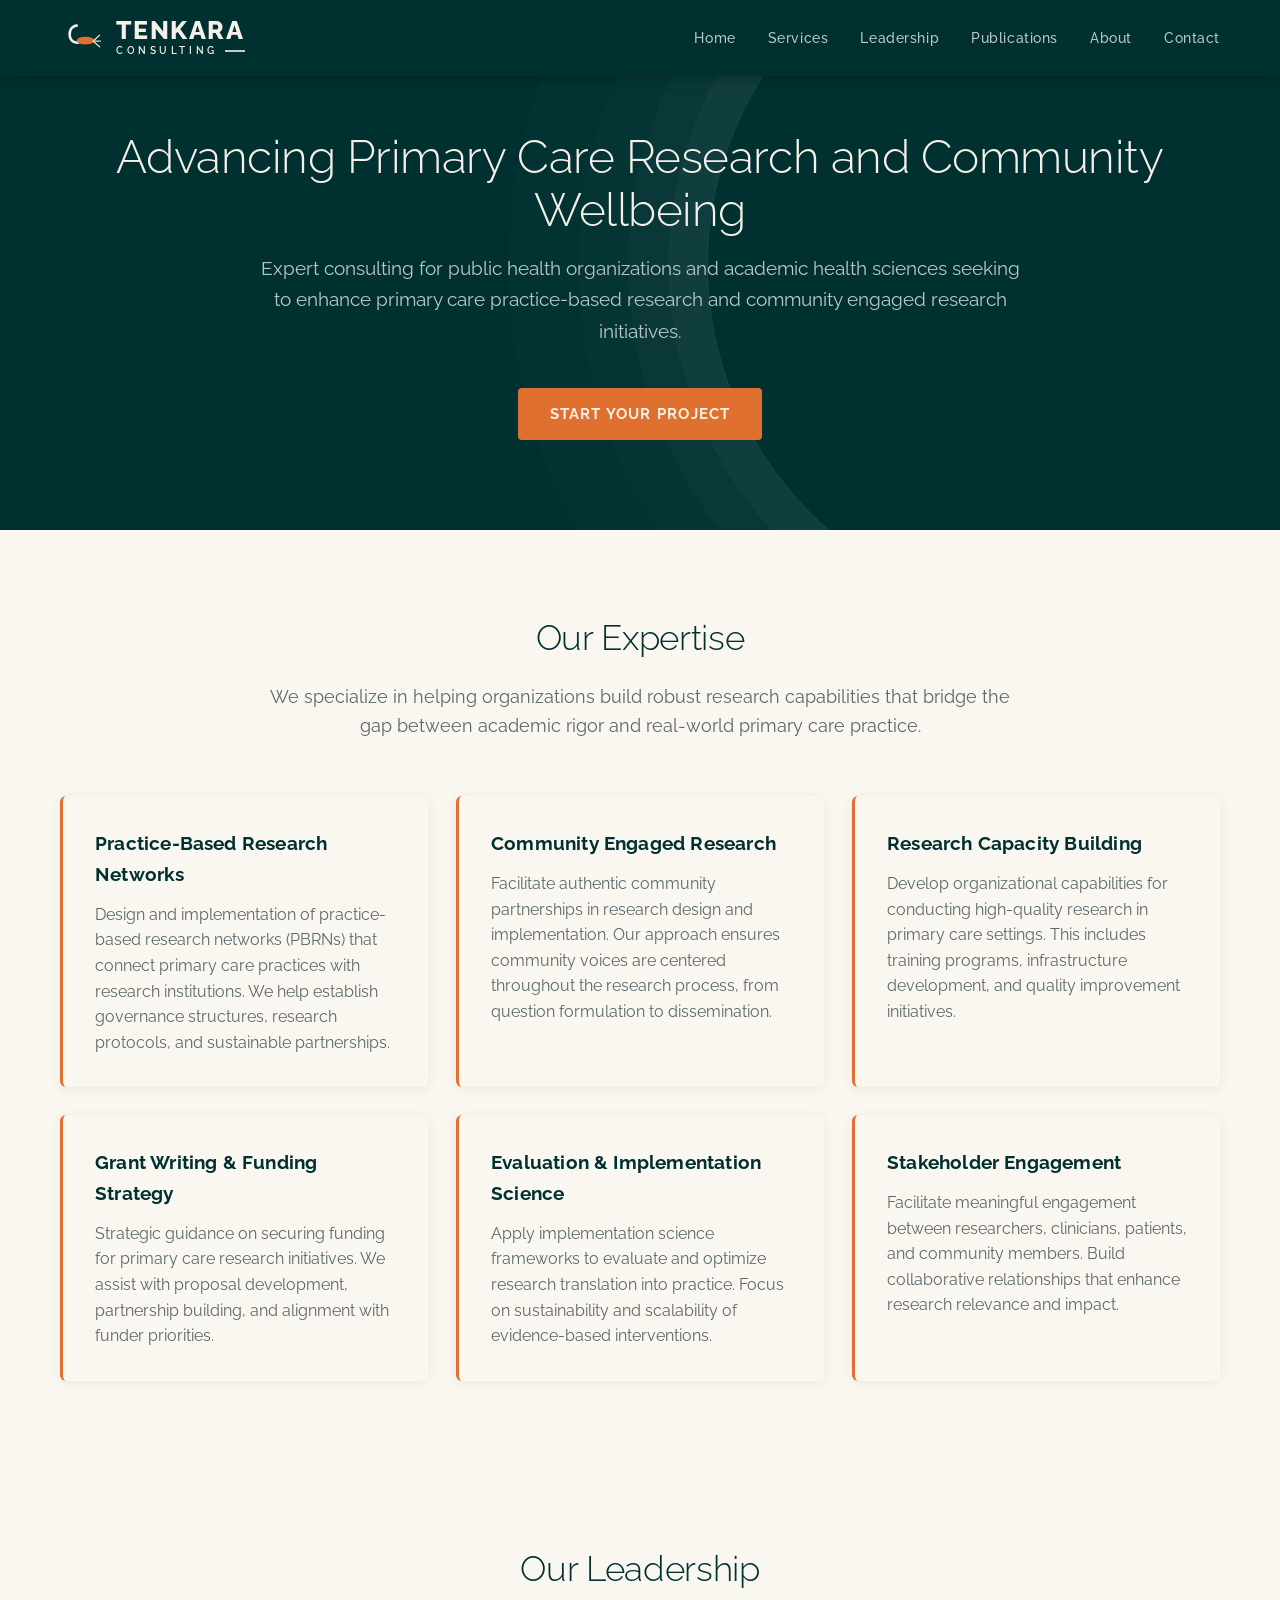
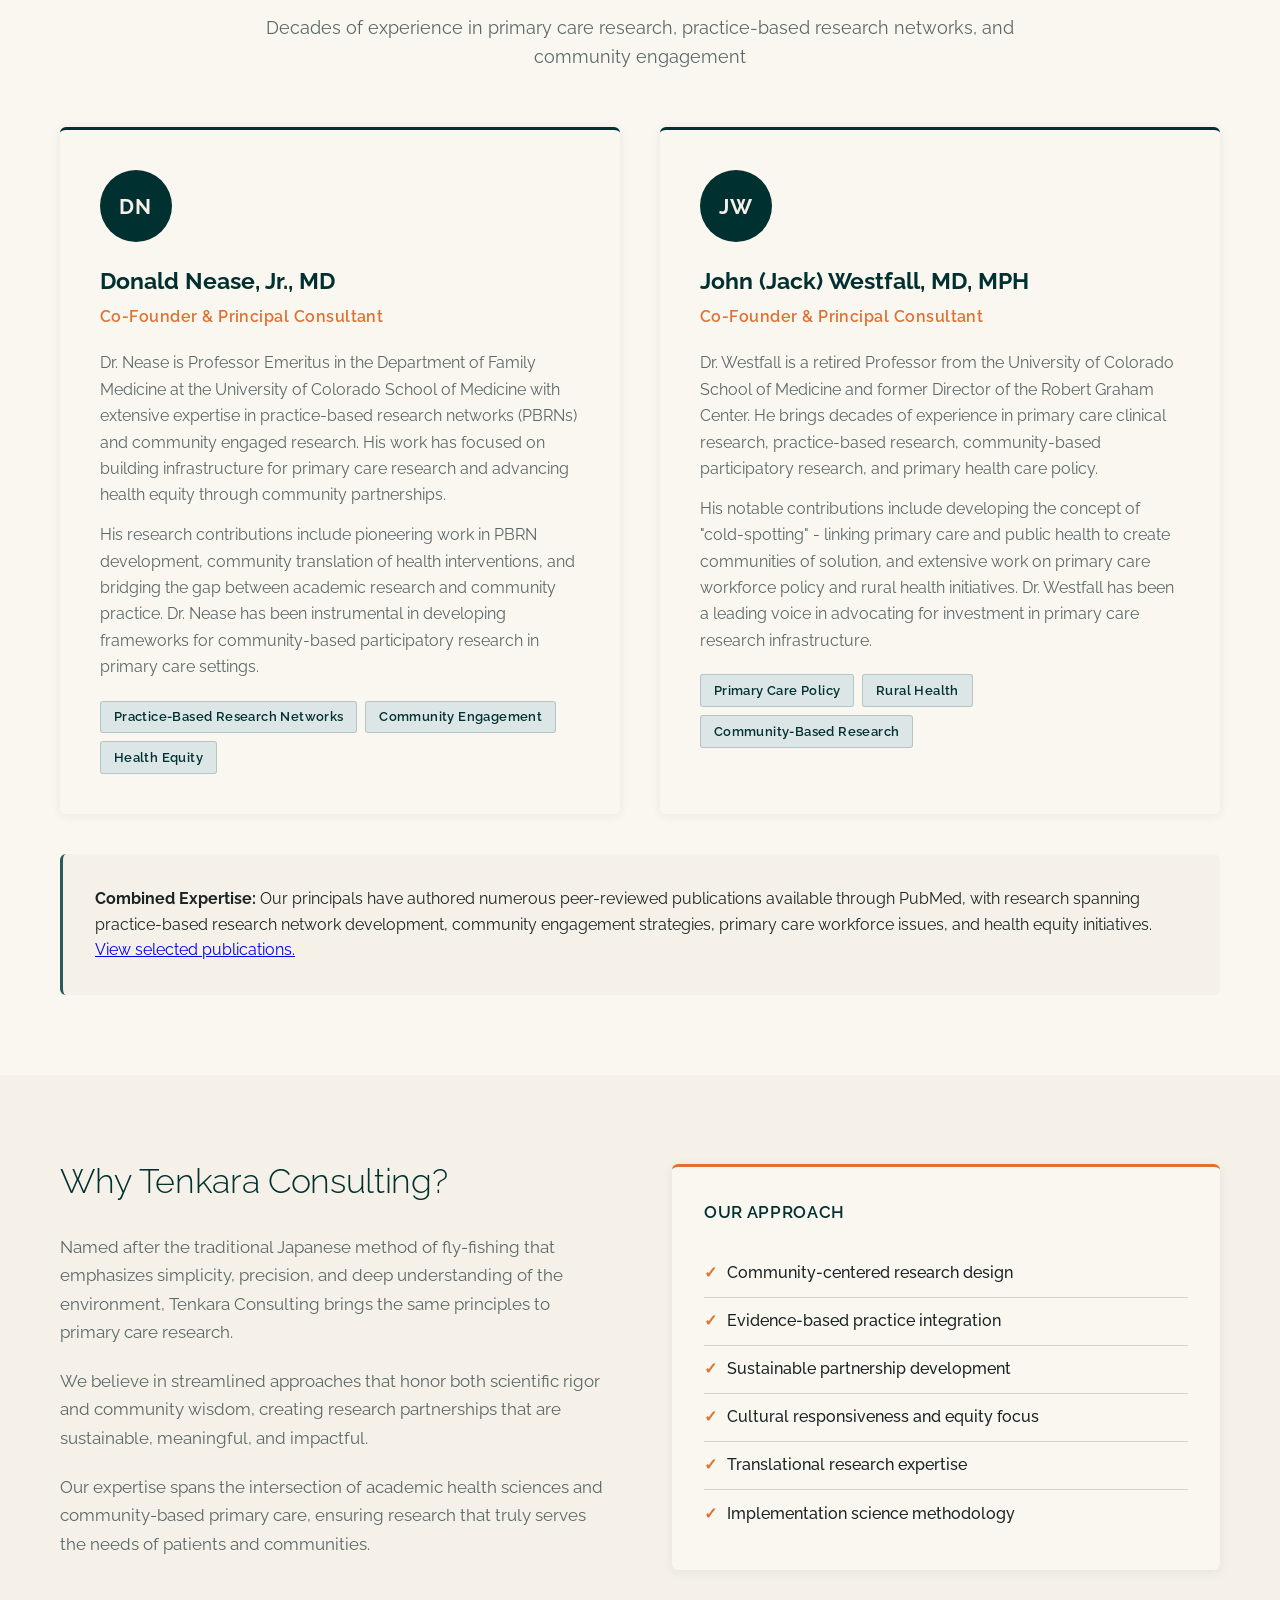
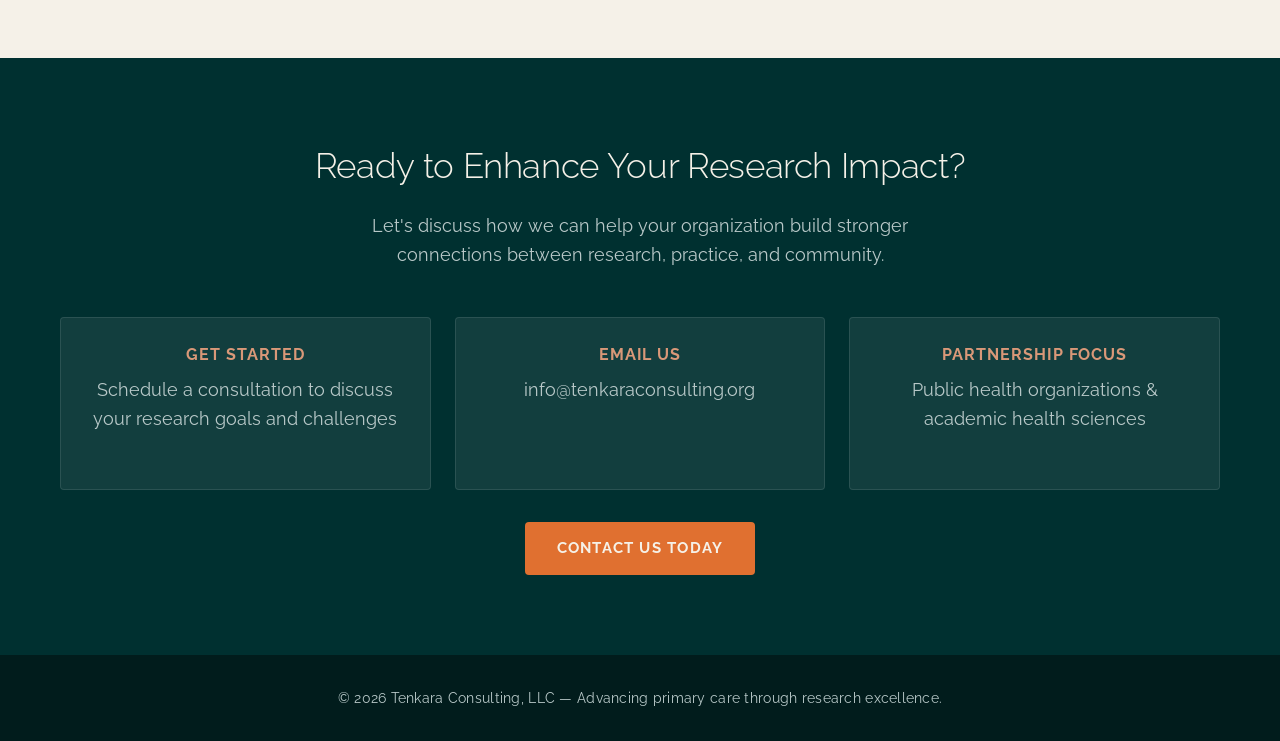
==== index.html @ e425f509 "Add fly icon to header lockup on all pages Co-Authored-By: Claude Sonnet 5.5 <noreply@anthropic.com>" ====
<!DOCTYPE html>
<html lang="en">
<head>
    <meta charset="UTF-8">
    <meta name="viewport" content="width=device-width, initial-scale=1.0">
    <title>Tenkara Consulting — Primary Care Research &amp; Community Engagement</title>
    <link rel="icon" type="image/svg+xml" href="static/images/favicon.svg">
    <link rel="preconnect" href="https://fonts.googleapis.com">
    <link rel="preconnect" href="https://fonts.gstatic.com" crossorigin>
    <link href="https://fonts.googleapis.com/css2?family=Raleway:ital,wght@0,200;0,300;0,400;0,500;0,600;0,700;0,800;1,300;1,400&display=swap" rel="stylesheet">
    <link rel="stylesheet" href="static/css/styles.css">

</head>
<body>
    <!-- Header -->
    <header>
        <nav class="container">
            <a href="./" class="logo">
                <img class="logo-mark" src="static/images/favicon.svg" alt="" aria-hidden="true" width="44" height="44">
                <span class="logo-text">
                    <span class="logo-word">TENKARA</span>
                <span class="logo-sub">
                    <span>CONSULTING</span>
                    <span class="logo-rule"></span>
                </span>
                </span>
            </a>
            <ul class="nav-links">
                <li><a href="./#home">Home</a></li>
                <li><a href="./#services">Services</a></li>
                <li><a href="./#expertise">Leadership</a></li>
                <li><a href="publications/">Publications</a></li>
                <li><a href="./#about">About</a></li>
                <li><a href="contact/">Contact</a></li>
            </ul>
        </nav>
    </header>

    <!-- Main Content -->

<!-- Hero Section -->
<section id="home" class="hero">
    <div class="container">
        <h1>Advancing Primary Care Research and Community Wellbeing</h1>
        <p>Expert consulting for public health organizations and academic health sciences seeking to enhance primary care practice-based research and community engaged research initiatives.</p>
        <a href="contact/" class="cta-button">Start Your Project</a>
    </div>
</section>
<!-- Services Section -->
<section id="services">
    <div class="container">
        <h2 class="section-title">Our Expertise</h2>
        <p class="section-subtitle">We specialize in helping organizations build robust research capabilities that bridge the gap between academic rigor and real-world primary care practice.</p>

        <div class="services-grid">
            <div class="service-card">
                <h3>Practice-Based Research Networks</h3>
                <p>Design and implementation of practice-based research networks (PBRNs) that connect primary care practices with research institutions. We help establish governance structures, research protocols, and sustainable partnerships.</p>
            </div>

            <div class="service-card">
                <h3>Community Engaged Research</h3>
                <p>Facilitate authentic community partnerships in research design and implementation. Our approach ensures community voices are centered throughout the research process, from question formulation to dissemination.</p>
            </div>

            <div class="service-card">
                <h3>Research Capacity Building</h3>
                <p>Develop organizational capabilities for conducting high-quality research in primary care settings. This includes training programs, infrastructure development, and quality improvement initiatives.</p>
            </div>

            <div class="service-card">
                <h3>Grant Writing &amp; Funding Strategy</h3>
                <p>Strategic guidance on securing funding for primary care research initiatives. We assist with proposal development, partnership building, and alignment with funder priorities.</p>
            </div>

            <div class="service-card">
                <h3>Evaluation &amp; Implementation Science</h3>
                <p>Apply implementation science frameworks to evaluate and optimize research translation into practice. Focus on sustainability and scalability of evidence-based interventions.</p>
            </div>

            <div class="service-card">
                <h3>Stakeholder Engagement</h3>
                <p>Facilitate meaningful engagement between researchers, clinicians, patients, and community members. Build collaborative relationships that enhance research relevance and impact.</p>
            </div>
        </div>
    </div>
</section>
<!-- Expertise Section -->
<section id="expertise">
    <div class="container">
        <h2 class="section-title">Our Leadership</h2>
        <p class="section-subtitle">Decades of experience in primary care research, practice-based research networks, and community engagement</p>

        <div class="expertise-grid">
            <div class="expert-card">
                <div class="expert-content">
                    <div class="expert-avatar">DN</div>
                    <h3>Donald Nease, Jr., MD</h3>
                    <p class="expert-title">Co-Founder & Principal Consultant</p>
                    <p>Dr. Nease is Professor Emeritus in the Department of Family Medicine at the University of Colorado School of Medicine with extensive expertise in practice-based research networks (PBRNs) and community engaged research. His work has focused on building infrastructure for primary care research and advancing health equity through community partnerships.</p>
                    <p>His research contributions include pioneering work in PBRN development, community translation of health interventions, and bridging the gap between academic research and community practice. Dr. Nease has been instrumental in developing frameworks for community-based participatory research in primary care settings.</p>
                    <div class="expert-highlights">
                        <span class="highlight">Practice-Based Research Networks</span>
                        <span class="highlight">Community Engagement</span>
                        <span class="highlight">Health Equity</span>
                    </div>
                </div>
            </div>

            <div class="expert-card">
                <div class="expert-content">
                    <div class="expert-avatar">JW</div>
                    <h3>John (Jack) Westfall, MD, MPH</h3>
                    <p class="expert-title">Co-Founder & Principal Consultant</p>
                    <p>Dr. Westfall is a retired Professor from the University of Colorado School of Medicine and former Director of the Robert Graham Center. He brings decades of experience in primary care clinical research, practice-based research, community-based participatory research, and primary health care policy.</p>
                    <p>His notable contributions include developing the concept of "cold-spotting" - linking primary care and public health to create communities of solution, and extensive work on primary care workforce policy and rural health initiatives. Dr. Westfall has been a leading voice in advocating for investment in primary care research infrastructure.</p>
                    <div class="expert-highlights">
                        <span class="highlight">Primary Care Policy</span>
                        <span class="highlight">Rural Health</span>
                        <span class="highlight">Community-Based Research</span>
                    </div>
                </div>
            </div>
        </div>

        <div class="publications-note">
            <p><strong>Combined Expertise:</strong> Our principals have authored numerous peer-reviewed publications available through PubMed, with research spanning practice-based research network development, community engagement strategies, primary care workforce issues, and health equity initiatives. <a href="publications/">View selected publications.</a></p>
        </div>
    </div>
</section>
<!-- About Section -->
<section id="about" class="about">
    <div class="container">
        <div class="about-content">
            <div class="about-text">
                <h2>Why Tenkara Consulting?</h2>
                <p>Named after the traditional Japanese method of fly-fishing that emphasizes simplicity, precision, and deep understanding of the environment, Tenkara Consulting brings the same principles to primary care research.</p>
                <p>We believe in streamlined approaches that honor both scientific rigor and community wisdom, creating research partnerships that are sustainable, meaningful, and impactful.</p>
                <p>Our expertise spans the intersection of academic health sciences and community-based primary care, ensuring research that truly serves the needs of patients and communities.</p>
            </div>

            <div class="about-features">
                <h3>Our Approach</h3>
                <ul class="feature-list">
                    <li>Community-centered research design</li>
                    <li>Evidence-based practice integration</li>
                    <li>Sustainable partnership development</li>
                    <li>Cultural responsiveness and equity focus</li>
                    <li>Translational research expertise</li>
                    <li>Implementation science methodology</li>
                </ul>
            </div>
        </div>
    </div>
</section>
<!-- Contact Section -->
<section id="contact" class="contact">
    <div class="container">
        <div class="contact-content">
            <h2>Ready to Enhance Your Research Impact?</h2>
            <p>Let's discuss how we can help your organization build stronger connections between research, practice, and community.</p>

            <div class="contact-info">
                <div class="contact-item">
                    <h3>Get Started</h3>
                    <p>Schedule a consultation to discuss your research goals and challenges</p>
                </div>
                <div class="contact-item">
                    <h3>Email Us</h3>
                    <p>info@tenkaraconsulting.org</p>
                </div>
                <div class="contact-item">
                    <h3>Partnership Focus</h3>
                    <p>Public health organizations & academic health sciences</p>
                </div>
            </div>

            <div style="margin-top: 2rem;">
                <a href="contact/" class="cta-button">Contact Us Today</a>
            </div>
        </div>
    </div>
</section>


    <!-- Footer -->
    <footer>
        <div class="container">
            <p>&copy; 2026 Tenkara Consulting, LLC &mdash; Advancing primary care through research excellence.</p>
        </div>
    </footer>

    <!-- Scripts -->
    <script src="static/js/main.js"></script>

</body>
</html>
---- static/css/styles.css ----
/* ── Brand tokens ──────────────────────────────────── */
:root {
  --tk-teal:     #003030;
  --tk-teal-700: #0a3a3a;
  --tk-teal-500: #2a5959;
  --tk-teal-200: #b8c8c8;
  --tk-teal-100: #dde6e6;
  --tk-orange:   #E07030;
  --tk-orange-600: #c45a1f;
  --tk-rust:     #8a3418;
  --tk-clay:     #d99878;
  --tk-paper:    #f5f1e8;
  --tk-paper-2:  #ece6d5;
  --tk-bone:     #faf7f0;
  --tk-ink:      #1a2424;
  --tk-mute:     #5a6868;
  --tk-rule:     rgba(0, 48, 48, 0.18);
  --tk-sans:     "Raleway", "Helvetica Neue", Arial, sans-serif;
  --tk-footer:   #011c1c;
  --tk-shadow-sm: 0 2px 12px rgba(0, 48, 48, 0.07);
  --tk-shadow-md: 0 6px 24px rgba(0, 48, 48, 0.12);
}

* {
    margin: 0;
    padding: 0;
    box-sizing: border-box;
}

html {
    scroll-behavior: smooth;
}

body {
    font-family: var(--tk-sans);
    line-height: 1.6;
    color: var(--tk-ink);
    background-color: var(--tk-bone);
    -webkit-font-smoothing: antialiased;
    text-rendering: optimizeLegibility;
}

.container {
    max-width: 1200px;
    margin: 0 auto;
    padding: 0 20px;
}

/* ── Header ──────────────────────────────────────── */
header {
    background: var(--tk-teal);
    color: var(--tk-paper);
    padding: 1rem 0;
    position: fixed;
    width: 100%;
    top: 0;
    z-index: 1000;
    box-shadow: 0 2px 12px rgba(0,0,0,0.25);
}

nav {
    display: flex;
    justify-content: space-between;
    align-items: center;
}

/* Branded lockup: TENKARA / CONSULTING */
.logo {
    display: inline-flex;
    flex-direction: row;
    align-items: center;
    gap: 0.75rem;
    color: var(--tk-paper);
    text-decoration: none;
    line-height: 1;
}

.logo-mark {
    width: 44px;
    height: 44px;
    flex: none;
    display: block;
}

.logo-text {
    display: inline-flex;
    flex-direction: column;
    align-items: flex-start;
}

.logo-word {
    font-family: var(--tk-sans);
    font-weight: 800;
    font-size: 1.55rem;
    letter-spacing: 0.06em;
    line-height: 0.9;
}

.logo-sub {
    display: flex;
    align-items: center;
    gap: 7px;
    margin-top: 4px;
    width: 100%;
}

.logo-sub span {
    font-family: var(--tk-sans);
    font-weight: 600;
    font-size: 0.62rem;
    letter-spacing: 0.36em;
    white-space: nowrap;
}

.logo-rule {
    flex: 1;
    height: 1.5px;
    background: currentColor;
    opacity: 0.8;
    min-width: 20px;
}

.nav-links {
    display: flex;
    list-style: none;
    gap: 2rem;
}

.nav-links a {
    color: var(--tk-teal-200);
    text-decoration: none;
    font-weight: 500;
    font-size: 0.9rem;
    letter-spacing: 0.04em;
    transition: color 0.2s ease;
}

.nav-links a:hover {
    color: var(--tk-clay);
}

/* ── Hero ────────────────────────────────────────── */
.hero {
    background: var(--tk-teal);
    color: var(--tk-paper);
    padding: 130px 0 90px;
    text-align: center;
    position: relative;
    overflow: hidden;
}

/* Subtle water-ring motif behind hero content */
.hero::before {
    content: '';
    position: absolute;
    right: -10%;
    top: 50%;
    transform: translateY(-50%);
    width: 700px;
    height: 700px;
    border-radius: 50%;
    background: radial-gradient(circle, transparent 30%, transparent 100%);
    box-shadow:
      0 0 0 1px rgba(255,255,255,0.04),
      0 0 0 40px rgba(255,255,255,0.025),
      0 0 0 80px rgba(255,255,255,0.018),
      0 0 0 130px rgba(255,255,255,0.012),
      0 0 0 200px rgba(255,255,255,0.007);
    pointer-events: none;
}

.hero .container {
    position: relative;
    z-index: 1;
}

.hero h1 {
    font-size: 2.9rem;
    margin-bottom: 1rem;
    font-weight: 300;
    letter-spacing: -0.01em;
    line-height: 1.15;
}

.hero p {
    font-size: 1.2rem;
    margin-bottom: 2.5rem;
    max-width: 760px;
    margin-left: auto;
    margin-right: auto;
    color: var(--tk-teal-200);
    font-weight: 400;
    line-height: 1.65;
}

.cta-button {
    background: var(--tk-orange);
    color: var(--tk-paper);
    padding: 14px 32px;
    border: none;
    border-radius: 4px;
    font-size: 0.95rem;
    font-weight: 700;
    letter-spacing: 0.08em;
    text-transform: uppercase;
    cursor: pointer;
    text-decoration: none;
    display: inline-block;
    transition: background 0.2s ease, transform 0.2s ease;
}

.cta-button:hover {
    background: var(--tk-orange-600);
    transform: translateY(-2px);
}

/* ── Sections ─────────────────────────────────────── */
section {
    padding: 80px 0;
}

.section-title {
    text-align: center;
    font-size: 2.2rem;
    color: var(--tk-teal);
    margin-bottom: 1rem;
    font-weight: 300;
    letter-spacing: -0.01em;
}

.section-subtitle {
    text-align: center;
    font-size: 1.1rem;
    color: var(--tk-mute);
    max-width: 760px;
    margin: 0 auto 3.5rem;
    line-height: 1.65;
}

/* ── Services ─────────────────────────────────────── */
.services-grid {
    display: grid;
    grid-template-columns: repeat(auto-fit, minmax(340px, 1fr));
    gap: 1.75rem;
    margin-top: 2rem;
}

.service-card {
    background: var(--tk-bone);
    padding: 2rem;
    border-radius: 6px;
    box-shadow: var(--tk-shadow-sm);
    border-left: 3px solid var(--tk-orange);
    transition: transform 0.25s ease, box-shadow 0.25s ease;
}

.service-card:hover {
    transform: translateY(-4px);
    box-shadow: var(--tk-shadow-md);
}

.service-card h3 {
    color: var(--tk-teal);
    font-size: 1.2rem;
    margin-bottom: 0.75rem;
    font-weight: 700;
    letter-spacing: 0.01em;
}

.service-card p {
    color: var(--tk-mute);
    line-height: 1.65;
    font-size: 0.97rem;
}

/* ── Expertise / Leadership ───────────────────────── */
.expertise-grid {
    display: grid;
    grid-template-columns: repeat(auto-fit, minmax(440px, 1fr));
    gap: 2.5rem;
    margin-top: 2rem;
}

.expert-card {
    background: var(--tk-bone);
    padding: 2.5rem;
    border-radius: 6px;
    box-shadow: var(--tk-shadow-sm);
    border-top: 3px solid var(--tk-teal);
    transition: transform 0.25s ease, box-shadow 0.25s ease;
}

.expert-card:hover {
    transform: translateY(-4px);
    box-shadow: var(--tk-shadow-md);
}

.expert-avatar {
    width: 72px;
    height: 72px;
    background: var(--tk-teal);
    border-radius: 50%;
    display: flex;
    align-items: center;
    justify-content: center;
    margin-bottom: 1.25rem;
    font-size: 1.3rem;
    color: var(--tk-paper);
    font-weight: 700;
    letter-spacing: 0.05em;
}

.expert-card h3 {
    color: var(--tk-teal);
    font-size: 1.45rem;
    margin-bottom: 0.3rem;
    font-weight: 700;
}

.expert-title {
    color: var(--tk-orange) !important;
    font-weight: 600;
    margin-bottom: 1.25rem !important;
    font-size: 0.95rem;
    letter-spacing: 0.03em;
}

.expert-card p {
    color: var(--tk-mute);
    line-height: 1.7;
    margin-bottom: 0.85rem;
    font-size: 0.97rem;
}

.expert-highlights {
    display: flex;
    flex-wrap: wrap;
    gap: 0.5rem;
    margin-top: 1.25rem;
}

.highlight {
    background: var(--tk-teal-100);
    color: var(--tk-teal);
    padding: 0.3rem 0.8rem;
    border-radius: 3px;
    font-size: 0.83rem;
    font-weight: 600;
    letter-spacing: 0.03em;
    border: 1px solid var(--tk-rule);
}

.publications-note {
    background: var(--tk-paper);
    padding: 2rem;
    border-radius: 6px;
    margin-top: 2.5rem;
    border-left: 3px solid var(--tk-teal-500);
}

.publications-note p {
    color: var(--tk-ink);
    font-size: 0.97rem;
    line-height: 1.65;
    margin: 0;
}

/* ── About ────────────────────────────────────────── */
.about {
    background: var(--tk-paper);
}

.about-content {
    display: grid;
    grid-template-columns: 1fr 1fr;
    gap: 4rem;
    align-items: center;
}

.about-text h2 {
    color: var(--tk-teal);
    font-size: 2.1rem;
    margin-bottom: 1.5rem;
    font-weight: 300;
    letter-spacing: -0.01em;
}

.about-text p {
    color: var(--tk-mute);
    margin-bottom: 1.25rem;
    font-size: 1.05rem;
    line-height: 1.7;
}

.about-features {
    background: var(--tk-bone);
    padding: 2rem;
    border-radius: 6px;
    box-shadow: var(--tk-shadow-sm);
    border-top: 3px solid var(--tk-orange);
}

.about-features h3 {
    color: var(--tk-teal);
    margin-bottom: 1.5rem;
    font-weight: 600;
    font-size: 1.05rem;
    letter-spacing: 0.04em;
    text-transform: uppercase;
}

.feature-list {
    list-style: none;
}

.feature-list li {
    padding: 0.7rem 0;
    border-bottom: 1px solid var(--tk-rule);
    color: var(--tk-ink);
    font-weight: 500;
    font-size: 0.97rem;
}

.feature-list li:last-child {
    border-bottom: none;
}

.feature-list li:before {
    content: "✓";
    color: var(--tk-orange);
    font-weight: 700;
    margin-right: 0.6rem;
}

/* ── Contact ──────────────────────────────────────── */
.contact {
    background: var(--tk-teal);
    color: var(--tk-paper);
}

.contact-content {
    text-align: center;
}

.contact h2 {
    font-size: 2.2rem;
    margin-bottom: 1rem;
    font-weight: 300;
    letter-spacing: -0.01em;
}

.contact p {
    font-size: 1.1rem;
    margin-bottom: 2rem;
    max-width: 600px;
    margin-left: auto;
    margin-right: auto;
    color: var(--tk-teal-200);
    line-height: 1.65;
}

.contact-info {
    display: grid;
    grid-template-columns: repeat(3, 1fr);
    gap: 1.5rem;
    margin-top: 3rem;
}

.contact-item {
    background: rgba(255,255,255,0.07);
    padding: 1.5rem;
    border-radius: 4px;
    border: 1px solid rgba(255,255,255,0.1);
}

.contact-item h3 {
    font-size: 1rem;
    margin-bottom: 0.5rem;
    font-weight: 700;
    letter-spacing: 0.06em;
    text-transform: uppercase;
    color: var(--tk-clay);
}

/* ── Footer ───────────────────────────────────────── */
footer {
    background: var(--tk-footer);
    color: var(--tk-teal-200);
    text-align: center;
    padding: 2rem 0;
    font-size: 0.88rem;
    letter-spacing: 0.02em;
}

/* ── Header scroll state ──────────────────────────── */
header.scrolled {
    background: rgba(0, 48, 48, 0.93); /* --tk-teal at 93% opacity */
    backdrop-filter: blur(10px);
}

/* ── Contact page ─────────────────────────────────── */
.contact-page {
    padding-top: 100px;
    min-height: 100vh;
    background: var(--tk-paper);
}

.contact-container {
    max-width: 1200px;
    margin: 0 auto;
    padding: 40px 20px;
}

.contact-header {
    text-align: center;
    margin-bottom: 50px;
}

.contact-header h1 {
    color: var(--tk-teal);
    font-size: 2.2rem;
    margin-bottom: 1rem;
    font-weight: 300;
}

.contact-header p {
    color: var(--tk-mute);
    font-size: 1.1rem;
    max-width: 600px;
    margin: 0 auto;
}

.contact-page .contact-content {
    display: grid;
    grid-template-columns: 1fr 1fr;
    gap: 40px;
    margin-bottom: 60px;
}

.contact-form-section,
.map-section {
    background: var(--tk-bone);
    padding: 40px;
    border-radius: 6px;
    box-shadow: var(--tk-shadow-sm);
}

.contact-form-section h2,
.map-section h2 {
    color: var(--tk-teal);
    font-size: 1.6rem;
    margin-bottom: 1.5rem;
    font-weight: 300;
}

.form-group {
    margin-bottom: 1.4rem;
}

.form-group label {
    display: block;
    color: var(--tk-ink);
    font-weight: 600;
    margin-bottom: 6px;
    font-size: 0.95rem;
}

.form-group label .required {
    color: #e53e3e;
}

.form-group input,
.form-group select,
.form-group textarea {
    width: 100%;
    padding: 10px 14px;
    border: 1.5px solid var(--tk-teal-200);
    border-radius: 4px;
    font-size: 0.97rem;
    font-family: var(--tk-sans);
    background: var(--tk-bone);
    color: var(--tk-ink);
    transition: border-color 0.2s ease;
}

.form-group input:focus,
.form-group select:focus,
.form-group textarea:focus {
    outline: none;
    border-color: var(--tk-teal-500);
}

.form-group textarea {
    min-height: 150px;
    resize: vertical;
}

.submit-button {
    background: var(--tk-orange);
    color: var(--tk-paper);
    padding: 14px 32px;
    border: none;
    border-radius: 4px;
    font-size: 0.95rem;
    font-weight: 700;
    letter-spacing: 0.06em;
    text-transform: uppercase;
    cursor: pointer;
    font-family: var(--tk-sans);
    transition: background 0.2s ease, transform 0.2s ease;
    width: 100%;
}

.submit-button:hover {
    background: var(--tk-orange-600);
    transform: translateY(-2px);
}

.submit-button:disabled {
    opacity: 0.6;
    cursor: not-allowed;
}

#map {
    width: 100%;
    height: 400px;
    border-radius: 4px;
    margin-bottom: 1.25rem;
}

.location-info {
    color: var(--tk-mute);
    line-height: 1.8;
    font-size: 0.97rem;
}

.location-info h3 {
    color: var(--tk-teal);
    font-size: 1.1rem;
    margin-bottom: 8px;
    font-weight: 600;
}

.error-message {
    background: #fed7d7;
    color: #c53030;
    padding: 12px 16px;
    border-radius: 4px;
    margin-bottom: 1.25rem;
    display: none;
    font-size: 0.95rem;
}

.success-message {
    background: #c6f6d5;
    color: #276749;
    padding: 12px 16px;
    border-radius: 4px;
    margin-bottom: 1.25rem;
    display: none;
    font-size: 0.95rem;
}

/* ── Thank-you page ───────────────────────────────── */
.thank-you-page {
    min-height: 100vh;
    display: flex;
    align-items: center;
    justify-content: center;
    background: var(--tk-paper);
    padding: 20px;
    padding-top: 80px;
}

.thank-you-container {
    max-width: 680px;
    width: 100%;
    background: var(--tk-bone);
    padding: 60px 40px;
    border-radius: 6px;
    box-shadow: var(--tk-shadow-sm);
    text-align: center;
}

.success-icon {
    width: 90px;
    height: 90px;
    margin: 0 auto 2rem;
    background: var(--tk-orange);
    border-radius: 50%;
    display: flex;
    align-items: center;
    justify-content: center;
    animation: scaleIn 0.5s ease-out;
}

.success-icon svg {
    width: 46px;
    height: 46px;
    stroke: var(--tk-paper);
    stroke-width: 3;
    stroke-linecap: round;
    stroke-linejoin: round;
    fill: none;
    stroke-dasharray: 100;
    stroke-dashoffset: 100;
    animation: checkmark 0.8s ease-out 0.3s forwards;
}

@keyframes scaleIn {
    0%   { transform: scale(0); }
    50%  { transform: scale(1.1); }
    100% { transform: scale(1); }
}

@keyframes checkmark {
    to { stroke-dashoffset: 0; }
}

.thank-you-container h1 {
    color: var(--tk-teal);
    font-size: 2.2rem;
    margin-bottom: 1.25rem;
    font-weight: 300;
}

.thank-you-container p {
    color: var(--tk-mute);
    font-size: 1.1rem;
    line-height: 1.75;
    margin-bottom: 1.25rem;
}

.thank-you-container p strong {
    color: var(--tk-ink);
}

.action-buttons {
    display: flex;
    gap: 1.25rem;
    justify-content: center;
    margin-top: 2.5rem;
    flex-wrap: wrap;
}

.btn {
    padding: 13px 32px;
    border-radius: 4px;
    font-size: 0.95rem;
    font-weight: 700;
    letter-spacing: 0.06em;
    text-transform: uppercase;
    text-decoration: none;
    font-family: var(--tk-sans);
    transition: transform 0.2s ease, box-shadow 0.2s ease, background 0.2s ease;
    display: inline-block;
}

.btn-primary {
    background: var(--tk-orange);
    color: var(--tk-paper);
}

.btn-primary:hover {
    background: var(--tk-orange-600);
    transform: translateY(-2px);
}

.btn-secondary {
    background: transparent;
    color: var(--tk-teal);
    border: 2px solid var(--tk-teal);
}

.btn-secondary:hover {
    background: var(--tk-teal-100);
    transform: translateY(-2px);
}

.info-box {
    background: var(--tk-paper);
    padding: 1.5rem;
    border-radius: 4px;
    margin-top: 1.75rem;
    border-left: 3px solid var(--tk-teal-500);
    text-align: left;
}

.info-box h3 {
    color: var(--tk-teal);
    font-size: 1rem;
    margin-bottom: 8px;
    font-weight: 600;
    letter-spacing: 0.04em;
    text-transform: uppercase;
}

.info-box p {
    color: var(--tk-mute);
    font-size: 0.97rem;
    margin-bottom: 0;
    line-height: 1.65;
}

/* ── Responsive ───────────────────────────────────── */
@media (max-width: 768px) {
    .nav-links {
        display: none;
    }

    .hero h1 {
        font-size: 2rem;
    }

    .hero p {
        font-size: 1rem;
    }

    .about-content {
        grid-template-columns: 1fr;
        gap: 2rem;
    }

    .section-title {
        font-size: 1.8rem;
    }

    .services-grid {
        grid-template-columns: 1fr;
    }

    .expertise-grid {
        grid-template-columns: 1fr;
    }

    .contact-page .contact-content {
        grid-template-columns: 1fr;
    }

    .contact-info {
        grid-template-columns: 1fr;
    }

    .contact-header h1,
    .thank-you-container h1 {
        font-size: 1.8rem;
    }

    .contact-form-section,
    .map-section {
        padding: 28px 20px;
    }

    .thank-you-container {
        padding: 40px 24px;
    }

    .action-buttons {
        flex-direction: column;
    }

    .btn {
        width: 100%;
        text-align: center;
    }
}

/* ── Scroll-reveal animation ──────────────────────── */
/* JS adds .animate-ready on load (hiding the card), then .visible when it enters
   the viewport. Cards are fully visible without JS. */
.animate-ready {
    opacity: 0;
    transform: translateY(20px);
    transition: opacity 0.5s ease, transform 0.5s ease;
}

.animate-ready.visible {
    opacity: 1;
    transform: translateY(0);
}
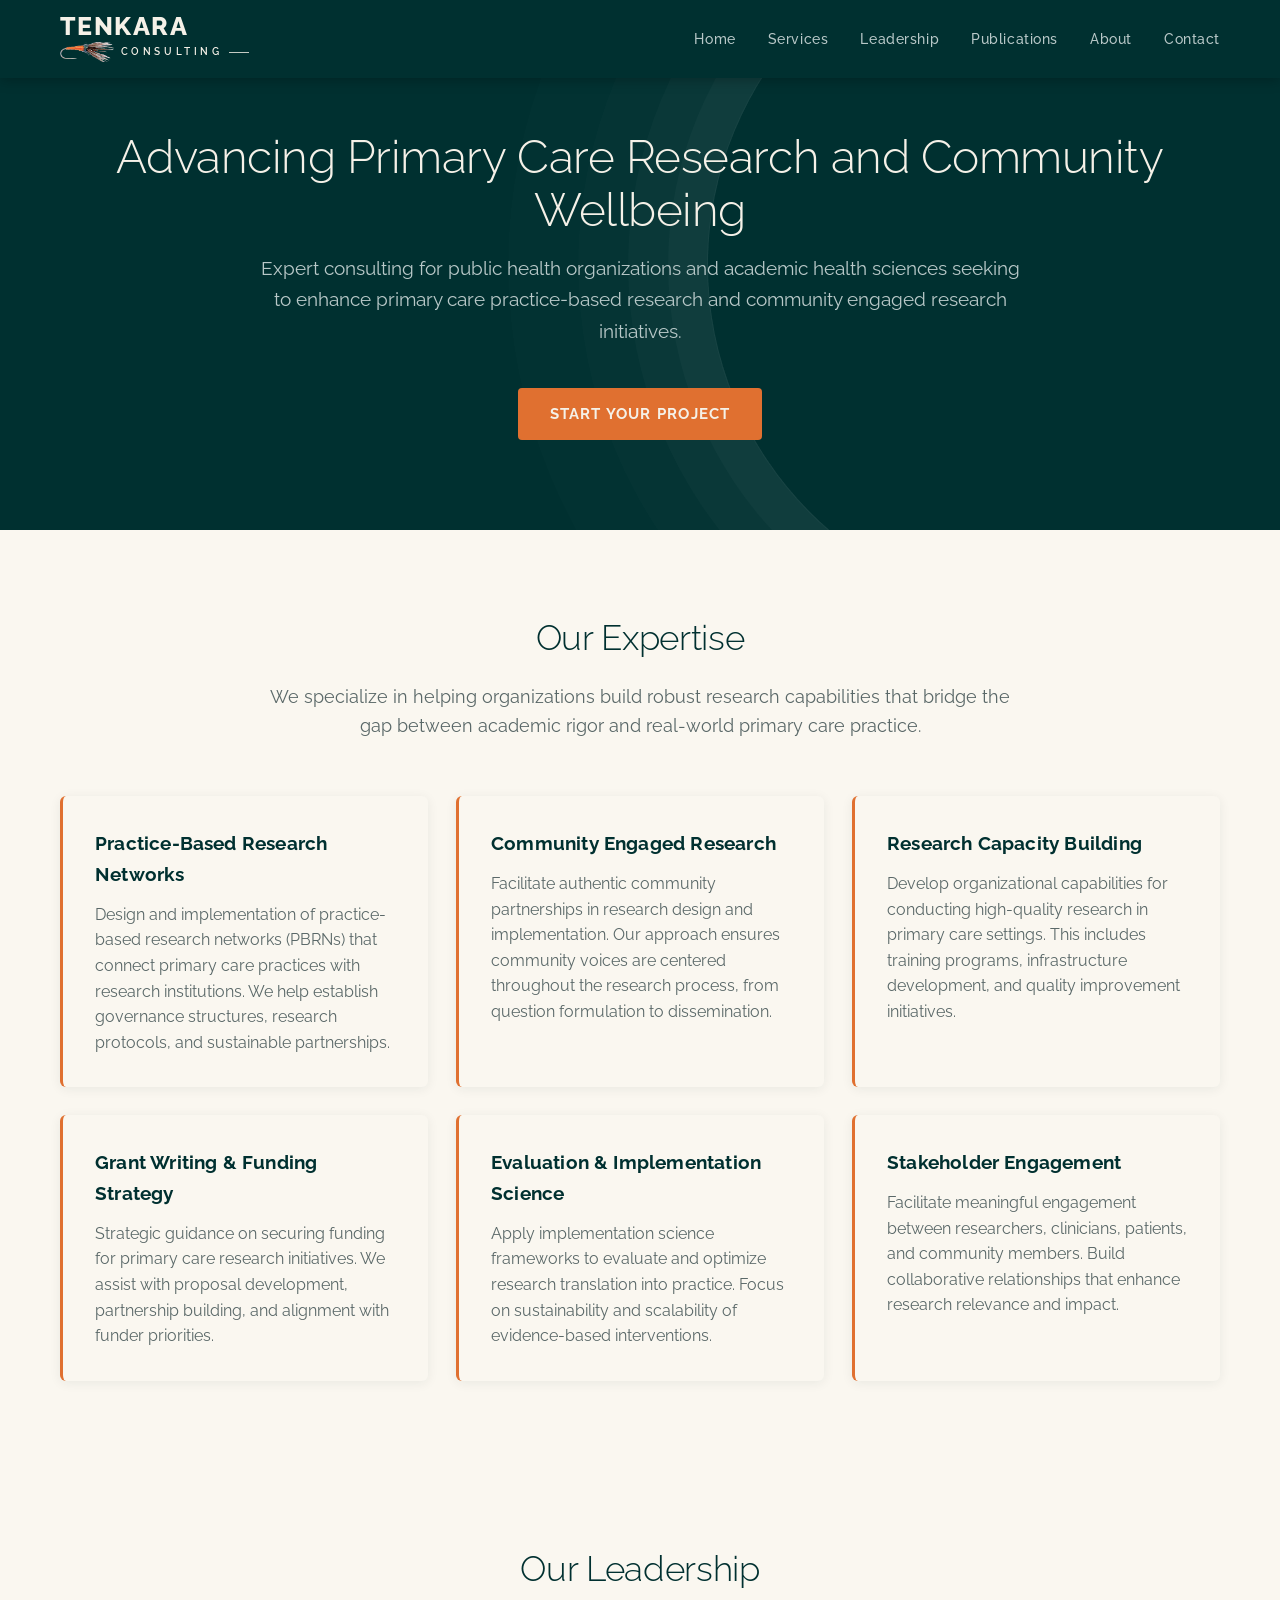
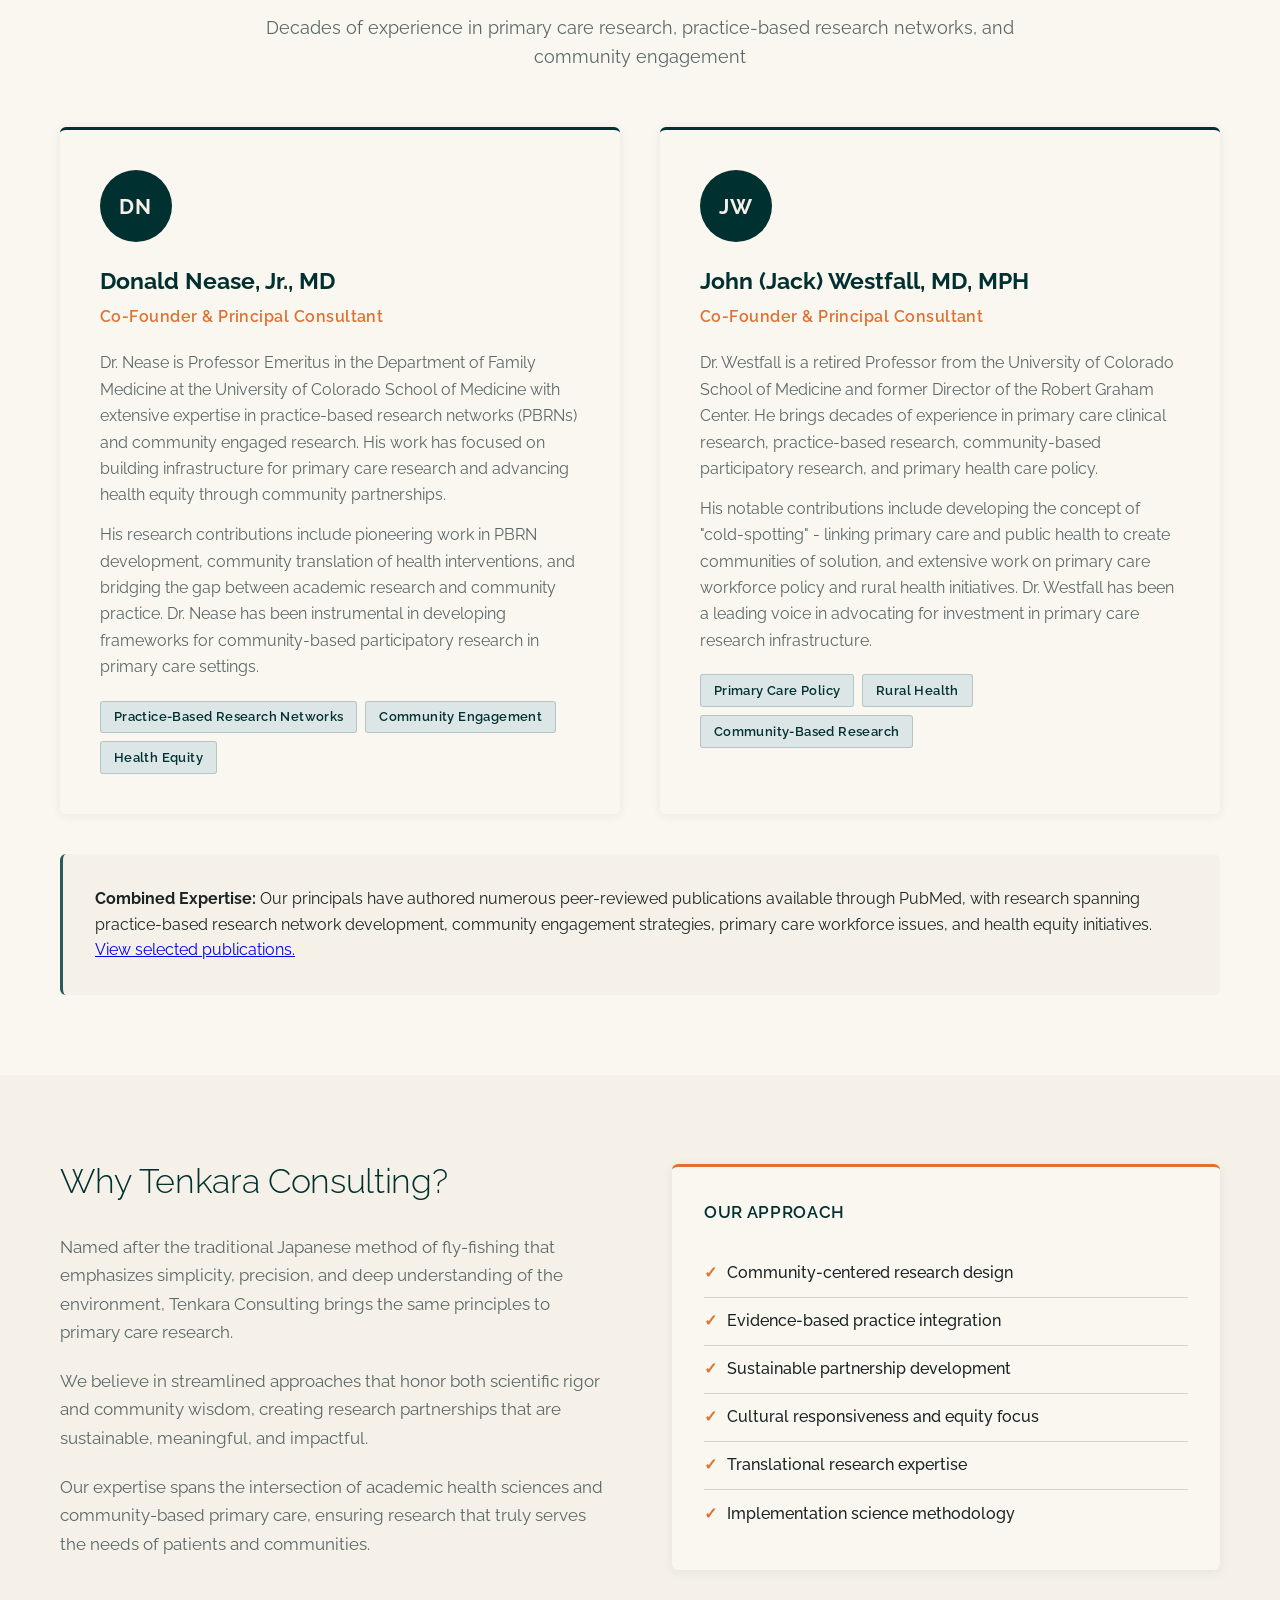
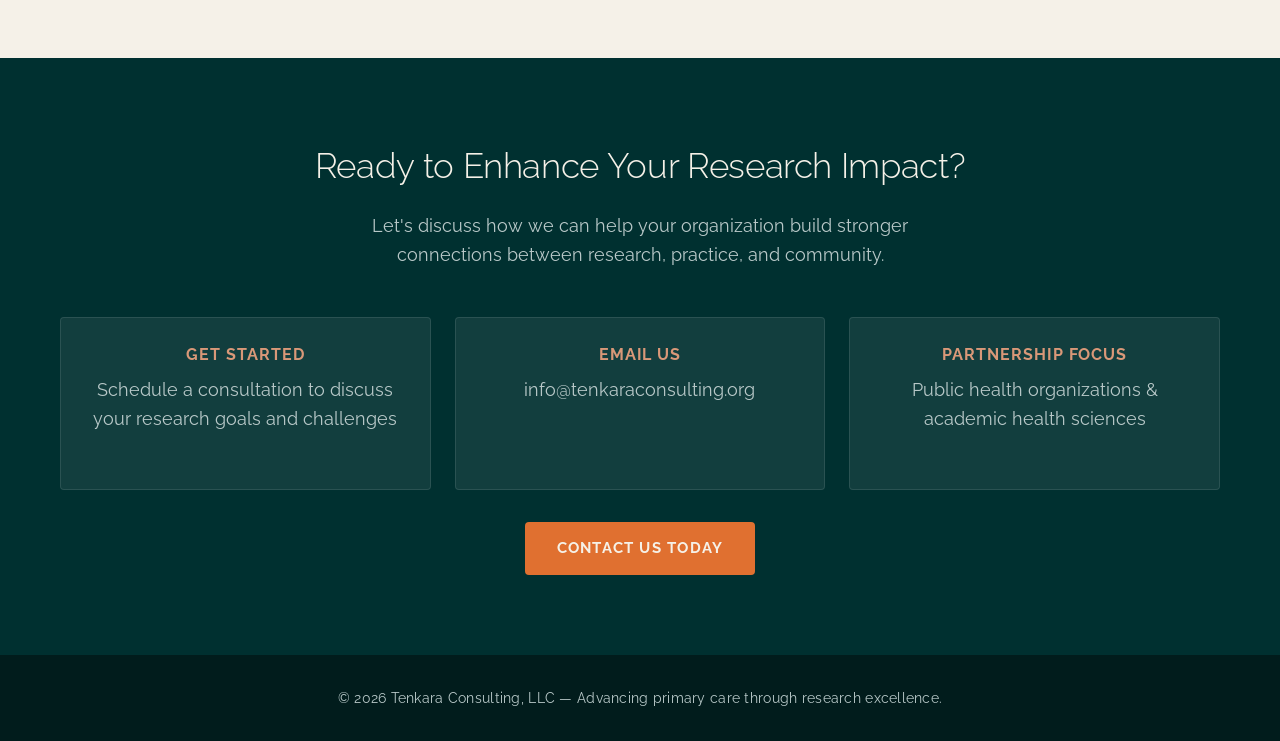
==== commit 173e3893: "Use letterhead fly image in header lockup instead of favicon mark Reverts the favicon-in-header chan" ====
--- a/index.html
+++ b/index.html
@@ -16,13 +16,11 @@
     <header>
         <nav class="container">
             <a href="./" class="logo">
-                <img class="logo-mark" src="static/images/favicon.svg" alt="" aria-hidden="true" width="44" height="44">
-                <span class="logo-text">
-                    <span class="logo-word">TENKARA</span>
+                <span class="logo-word">TENKARA</span>
                 <span class="logo-sub">
+                    <img class="logo-fly" src="static/images/fly.png" alt="" aria-hidden="true" width="54" height="20">
                     <span>CONSULTING</span>
                     <span class="logo-rule"></span>
-                </span>
                 </span>
             </a>
             <ul class="nav-links">
--- a/static/css/styles.css
+++ b/static/css/styles.css
@@ -67,25 +67,11 @@
 /* Branded lockup: TENKARA / CONSULTING */
 .logo {
     display: inline-flex;
-    flex-direction: row;
-    align-items: center;
-    gap: 0.75rem;
+    flex-direction: column;
+    align-items: flex-start;
     color: var(--tk-paper);
     text-decoration: none;
     line-height: 1;
-}
-
-.logo-mark {
-    width: 44px;
-    height: 44px;
-    flex: none;
-    display: block;
-}
-
-.logo-text {
-    display: inline-flex;
-    flex-direction: column;
-    align-items: flex-start;
 }
 
 .logo-word {
@@ -110,6 +96,13 @@
     font-size: 0.62rem;
     letter-spacing: 0.36em;
     white-space: nowrap;
+}
+
+.logo-fly {
+    height: 20px;
+    width: auto;
+    flex: none;
+    display: block;
 }
 
 .logo-rule {
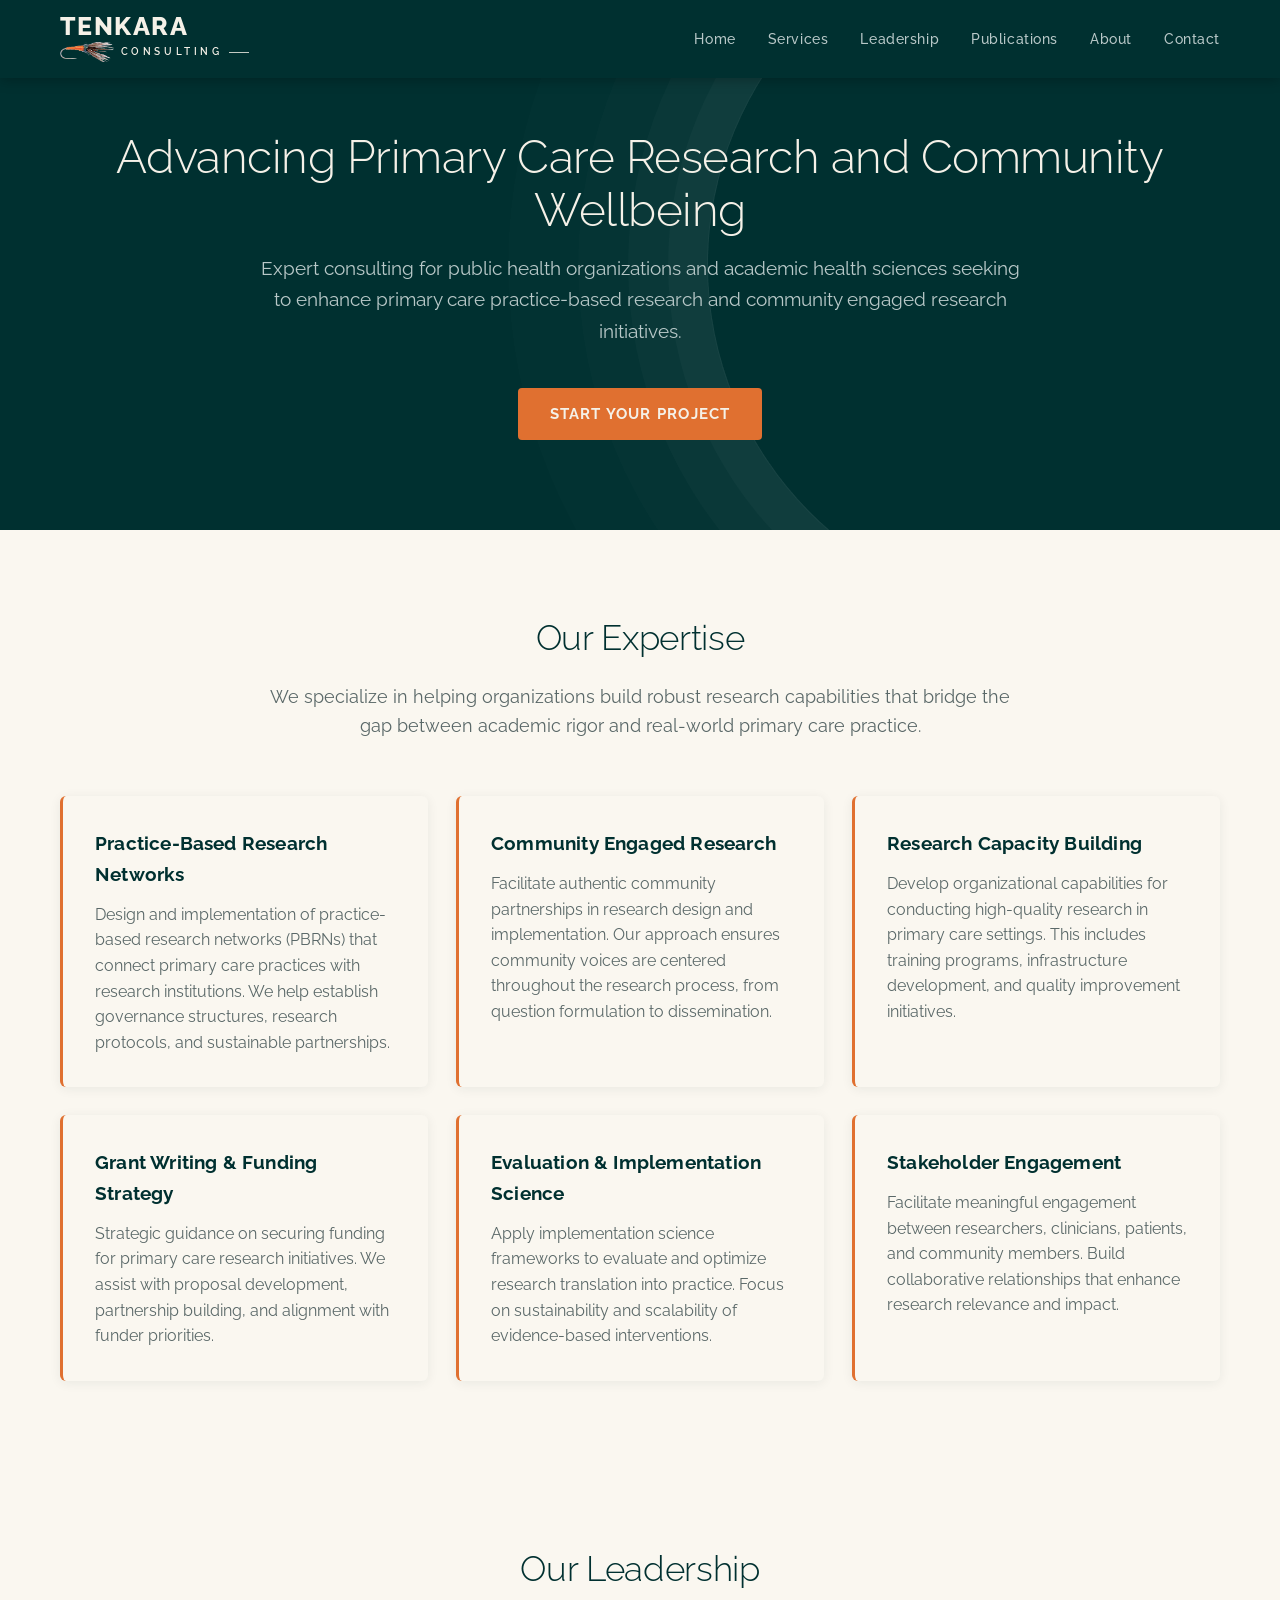
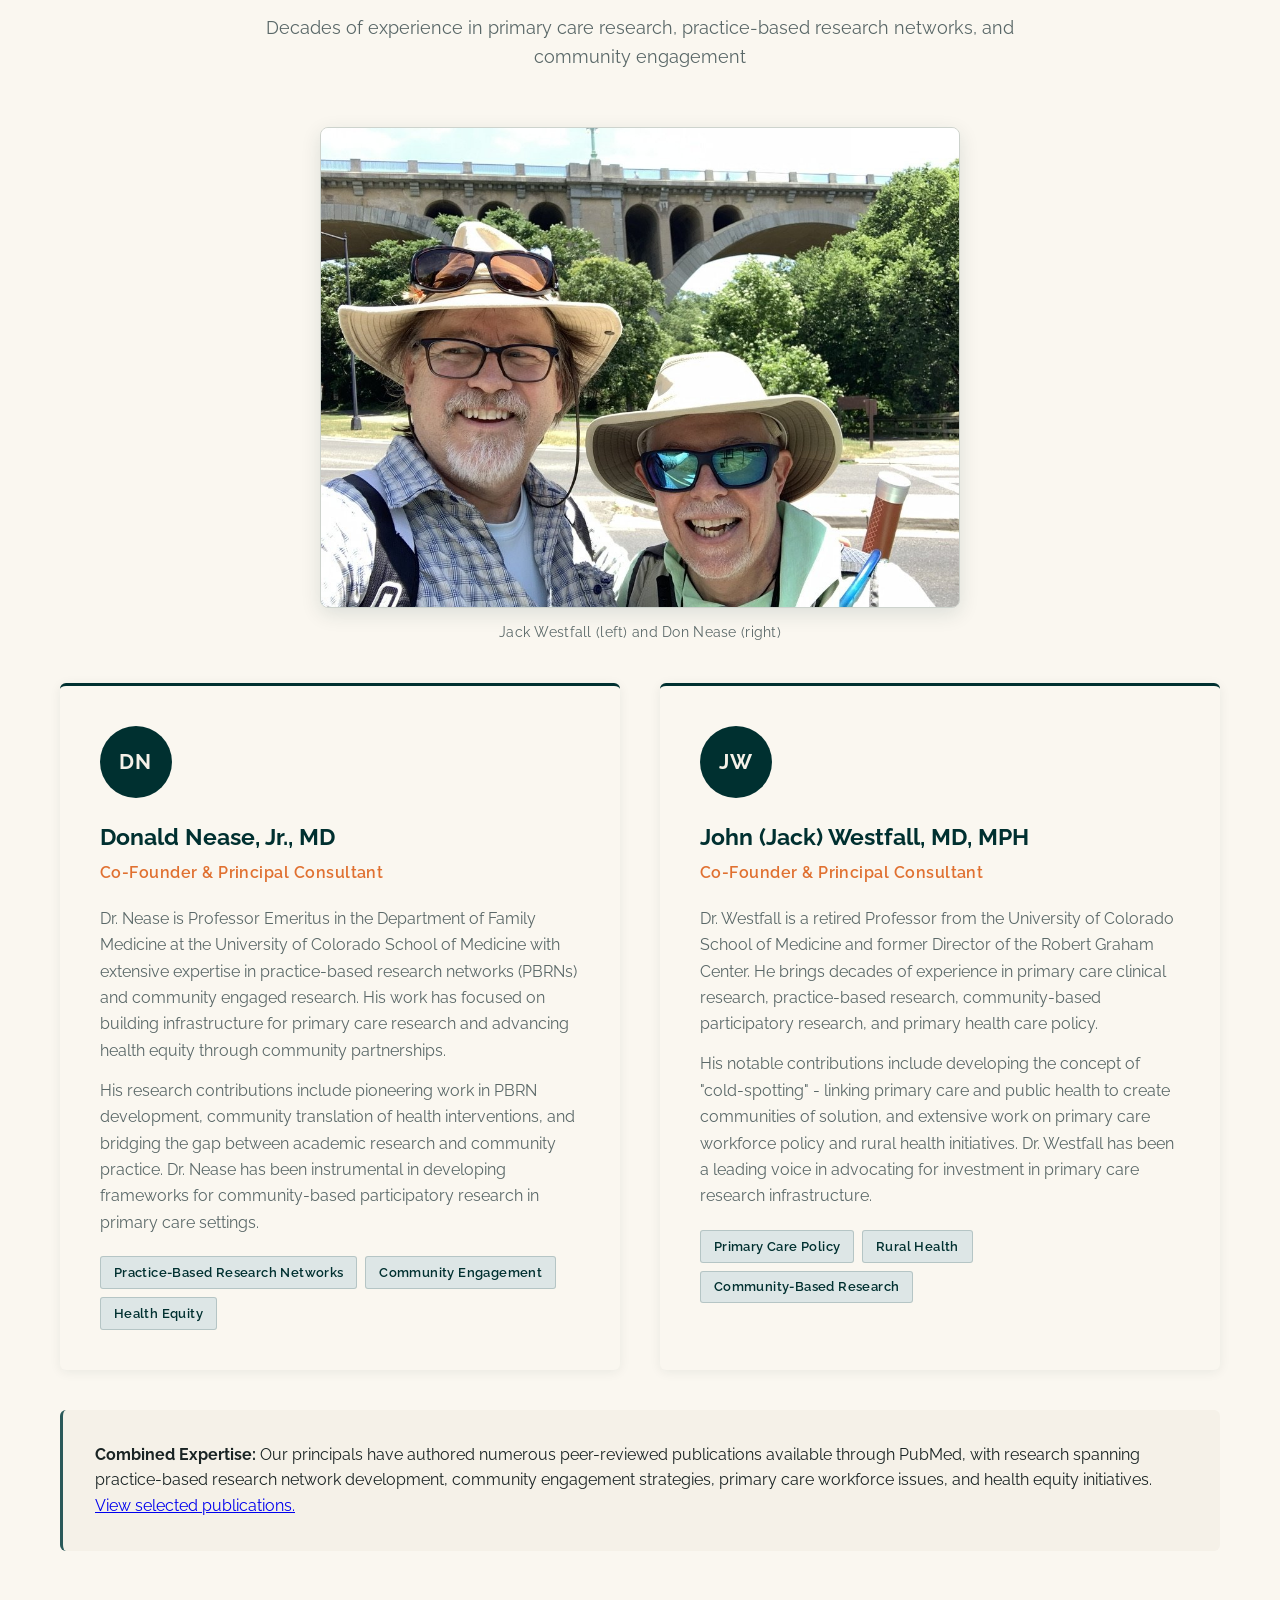
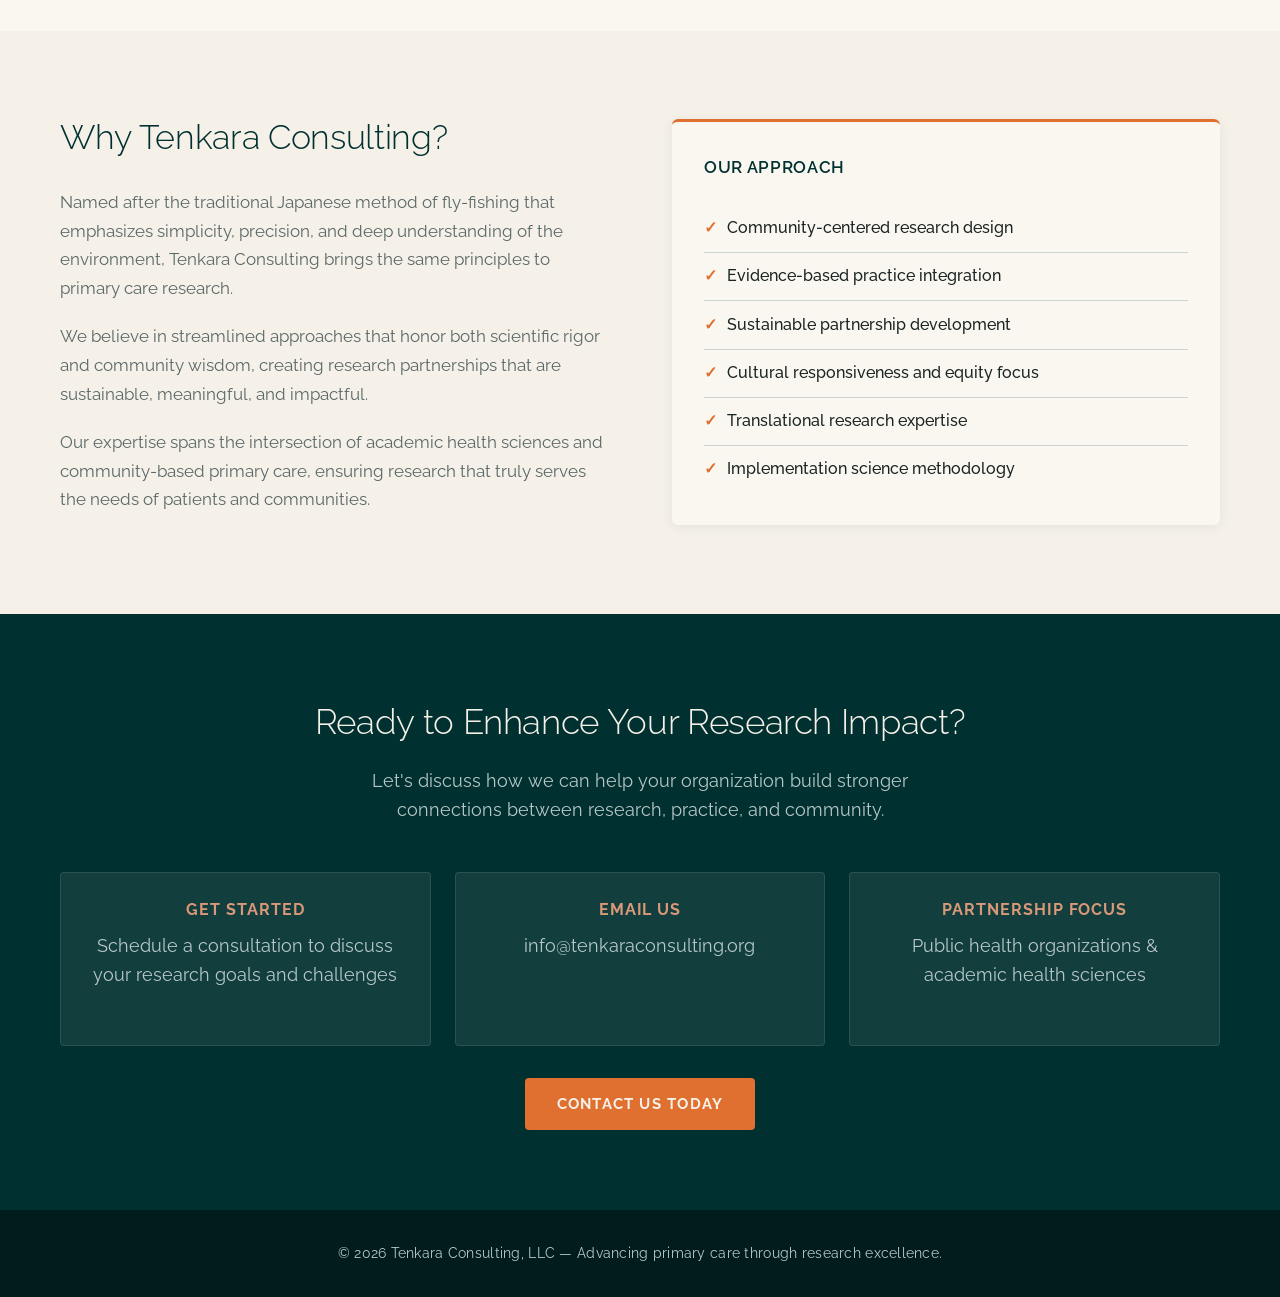
==== commit 4b6b1066: "Add shared leadership photo (EXIF stripped) with caption Co-Authored-By: Claude Sonnet 5.5 <noreply@" ====
--- a/index.html
+++ b/index.html
@@ -89,6 +89,11 @@
         <h2 class="section-title">Our Leadership</h2>
         <p class="section-subtitle">Decades of experience in primary care research, practice-based research networks, and community engagement</p>
 
+        <figure class="leadership-photo">
+            <img src="static/images/jack-and-don.jpg" alt="Jack Westfall (left) and Don Nease (right), smiling outdoors in wide-brimmed hats" width="1024" height="768" loading="lazy">
+            <figcaption>Jack Westfall (left) and Don Nease (right)</figcaption>
+        </figure>
+
         <div class="expertise-grid">
             <div class="expert-card">
                 <div class="expert-content">
--- a/static/css/styles.css
+++ b/static/css/styles.css
@@ -288,6 +288,28 @@
     box-shadow: var(--tk-shadow-md);
 }
 
+.leadership-photo {
+    max-width: 640px;
+    margin: 0 auto 2.5rem;
+    text-align: center;
+}
+
+.leadership-photo img {
+    display: block;
+    width: 100%;
+    height: auto;
+    border-radius: 8px;
+    border: 1px solid var(--tk-rule);
+    box-shadow: 0 6px 20px rgba(0,48,48,0.12);
+}
+
+.leadership-photo figcaption {
+    margin-top: 0.75rem;
+    font-size: 0.9rem;
+    color: var(--tk-mute);
+    letter-spacing: 0.02em;
+}
+
 .expert-avatar {
     width: 72px;
     height: 72px;
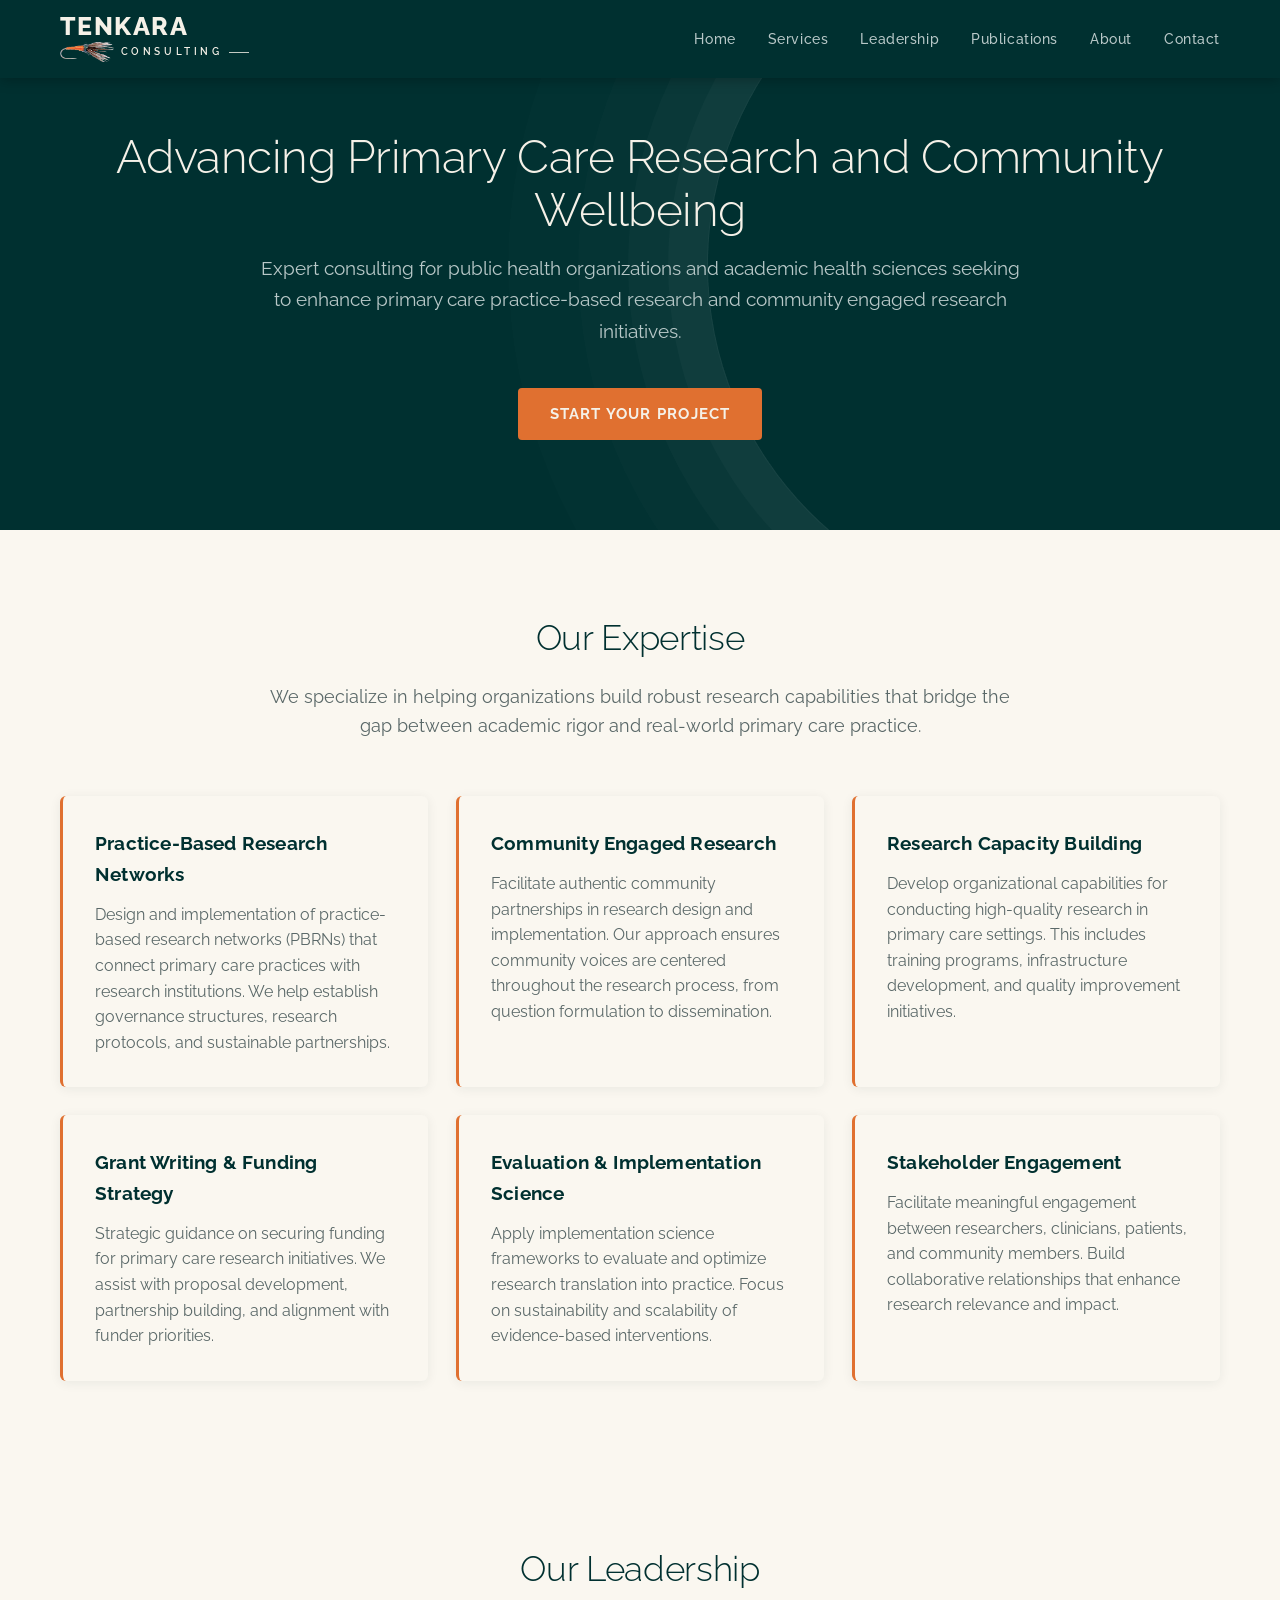
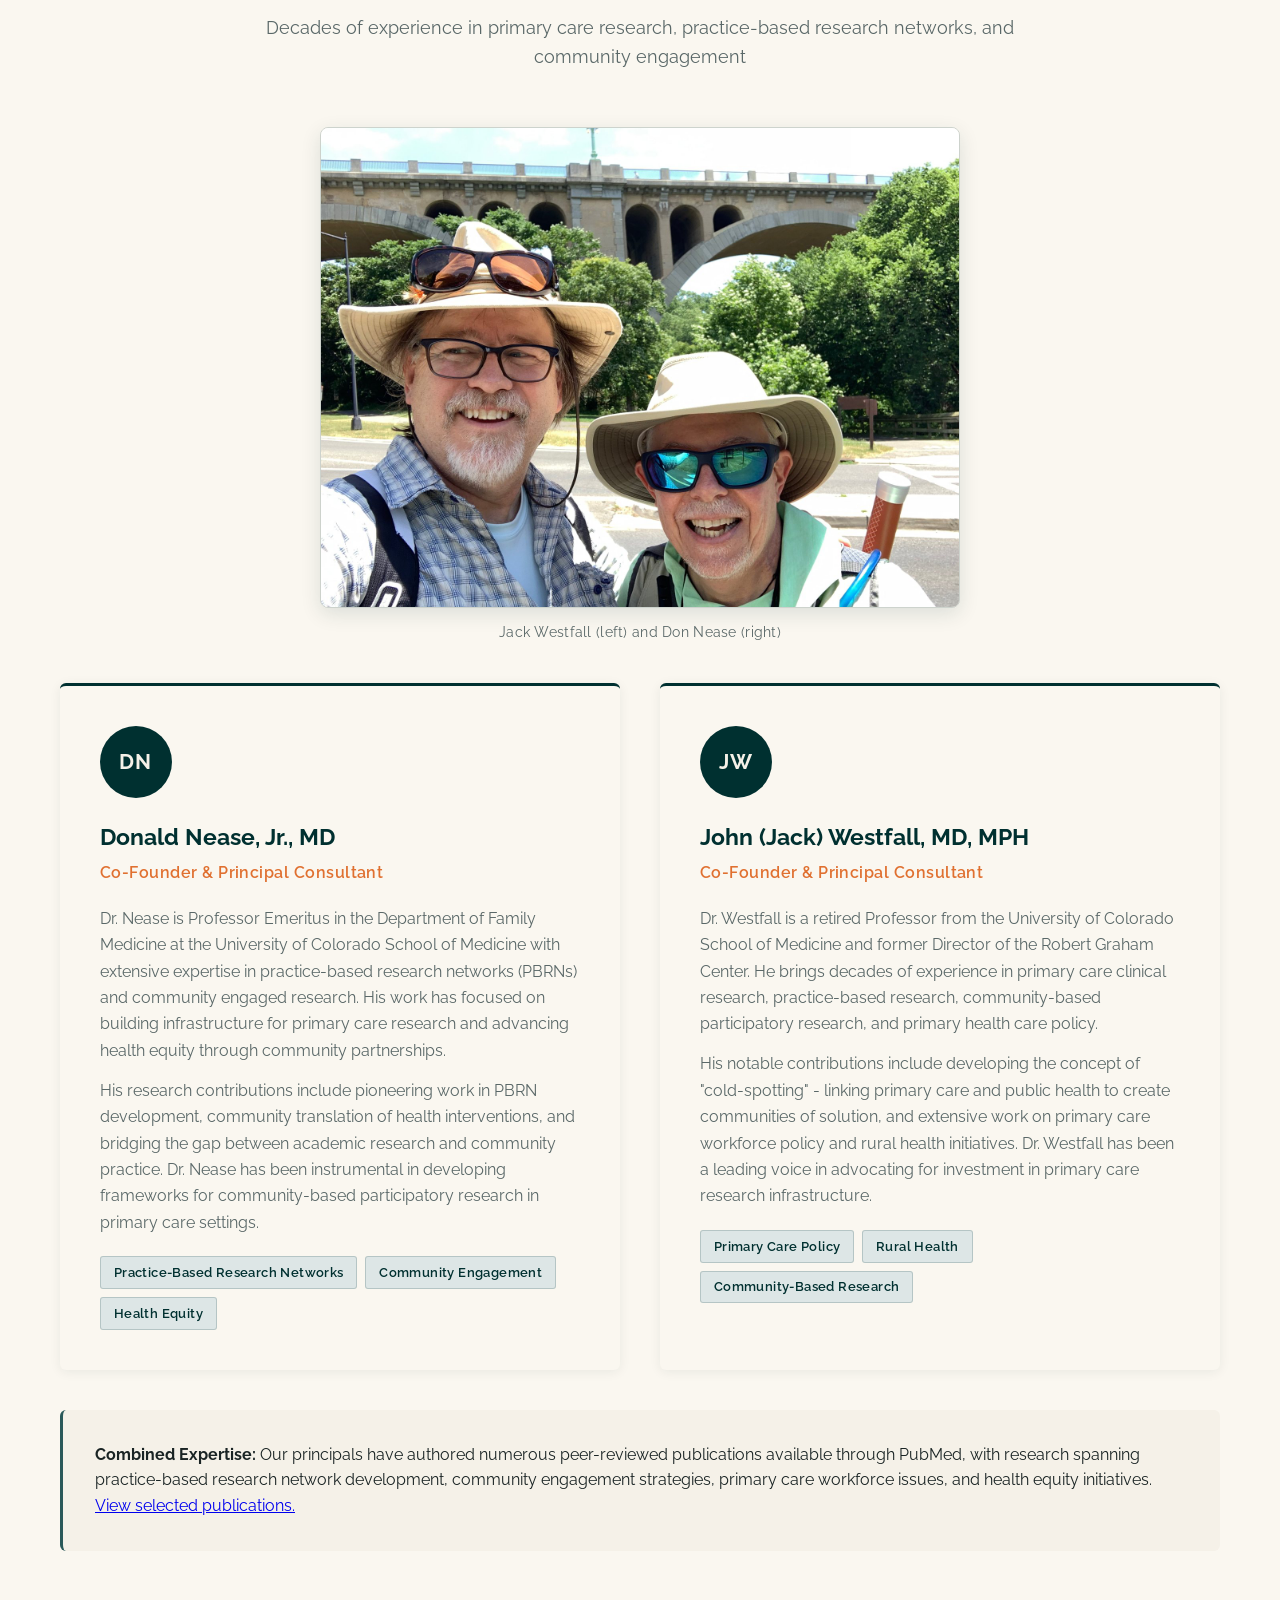
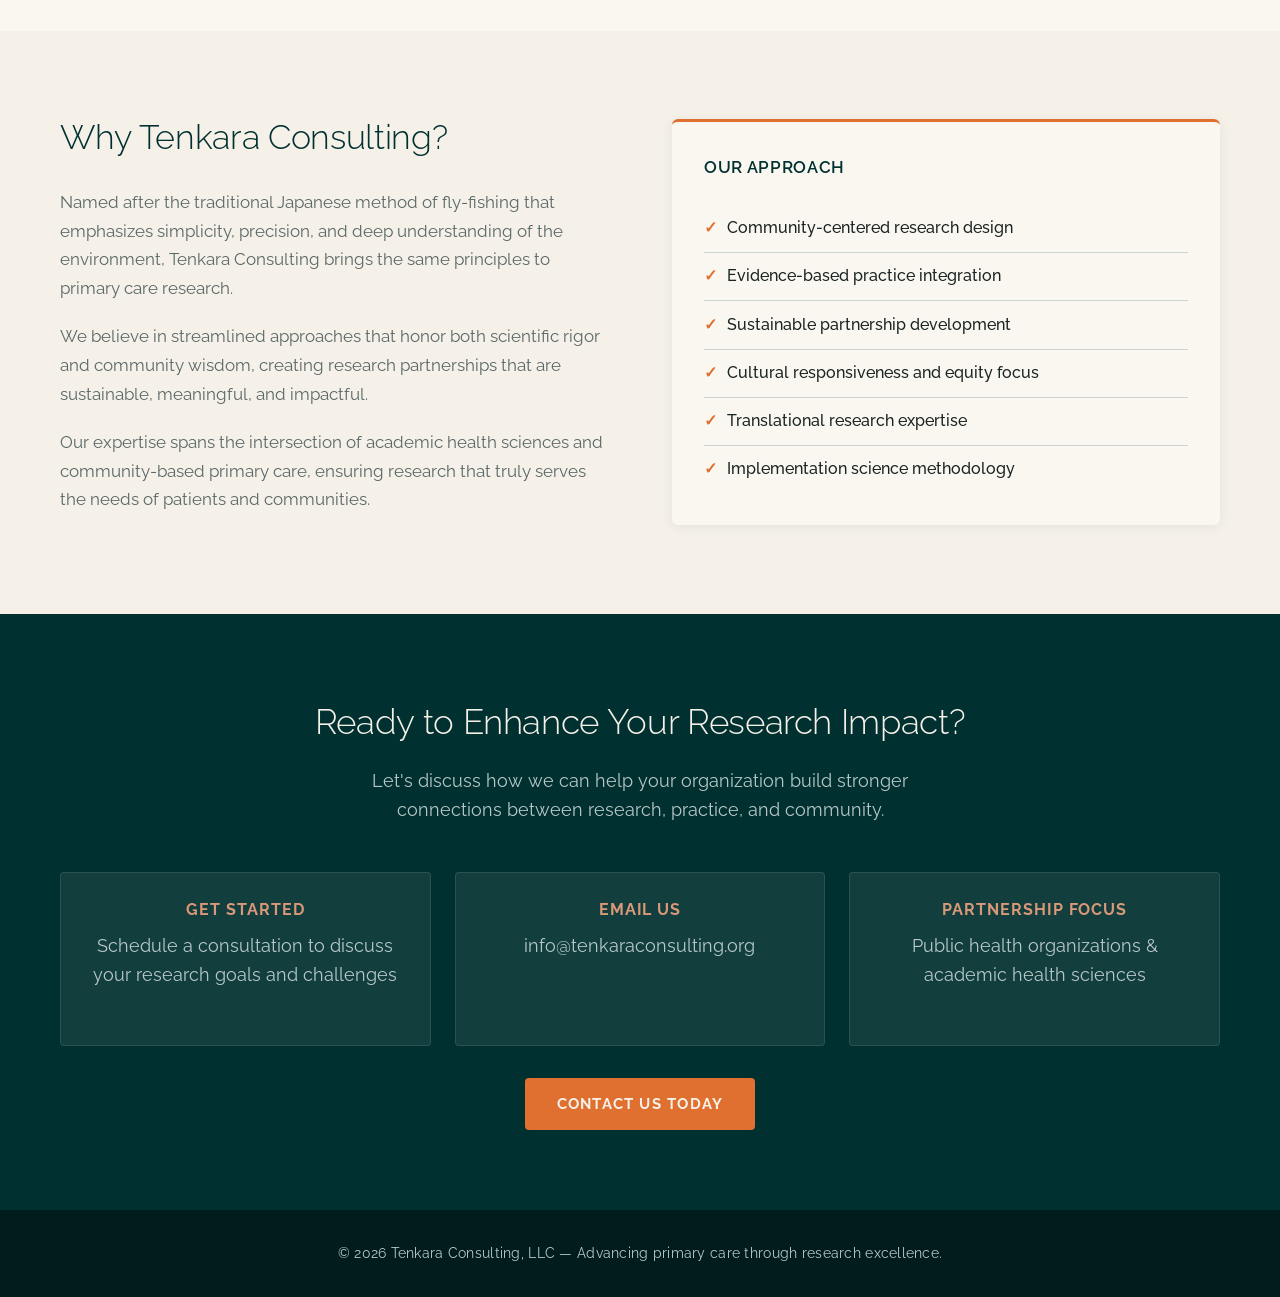
==== commit 2d3ea87c: "Use higher-resolution leadership photo (EXIF stripped) Co-Authored-By: Claude Sonnet 5.5 <noreply@an" ====
--- a/index.html
+++ b/index.html
@@ -90,7 +90,7 @@
         <p class="section-subtitle">Decades of experience in primary care research, practice-based research networks, and community engagement</p>
 
         <figure class="leadership-photo">
-            <img src="static/images/jack-and-don.jpg" alt="Jack Westfall (left) and Don Nease (right), smiling outdoors in wide-brimmed hats" width="1024" height="768" loading="lazy">
+            <img src="static/images/jack-and-don.jpg" alt="Jack Westfall (left) and Don Nease (right), smiling outdoors in wide-brimmed hats" width="1600" height="1200" loading="lazy">
             <figcaption>Jack Westfall (left) and Don Nease (right)</figcaption>
         </figure>
 
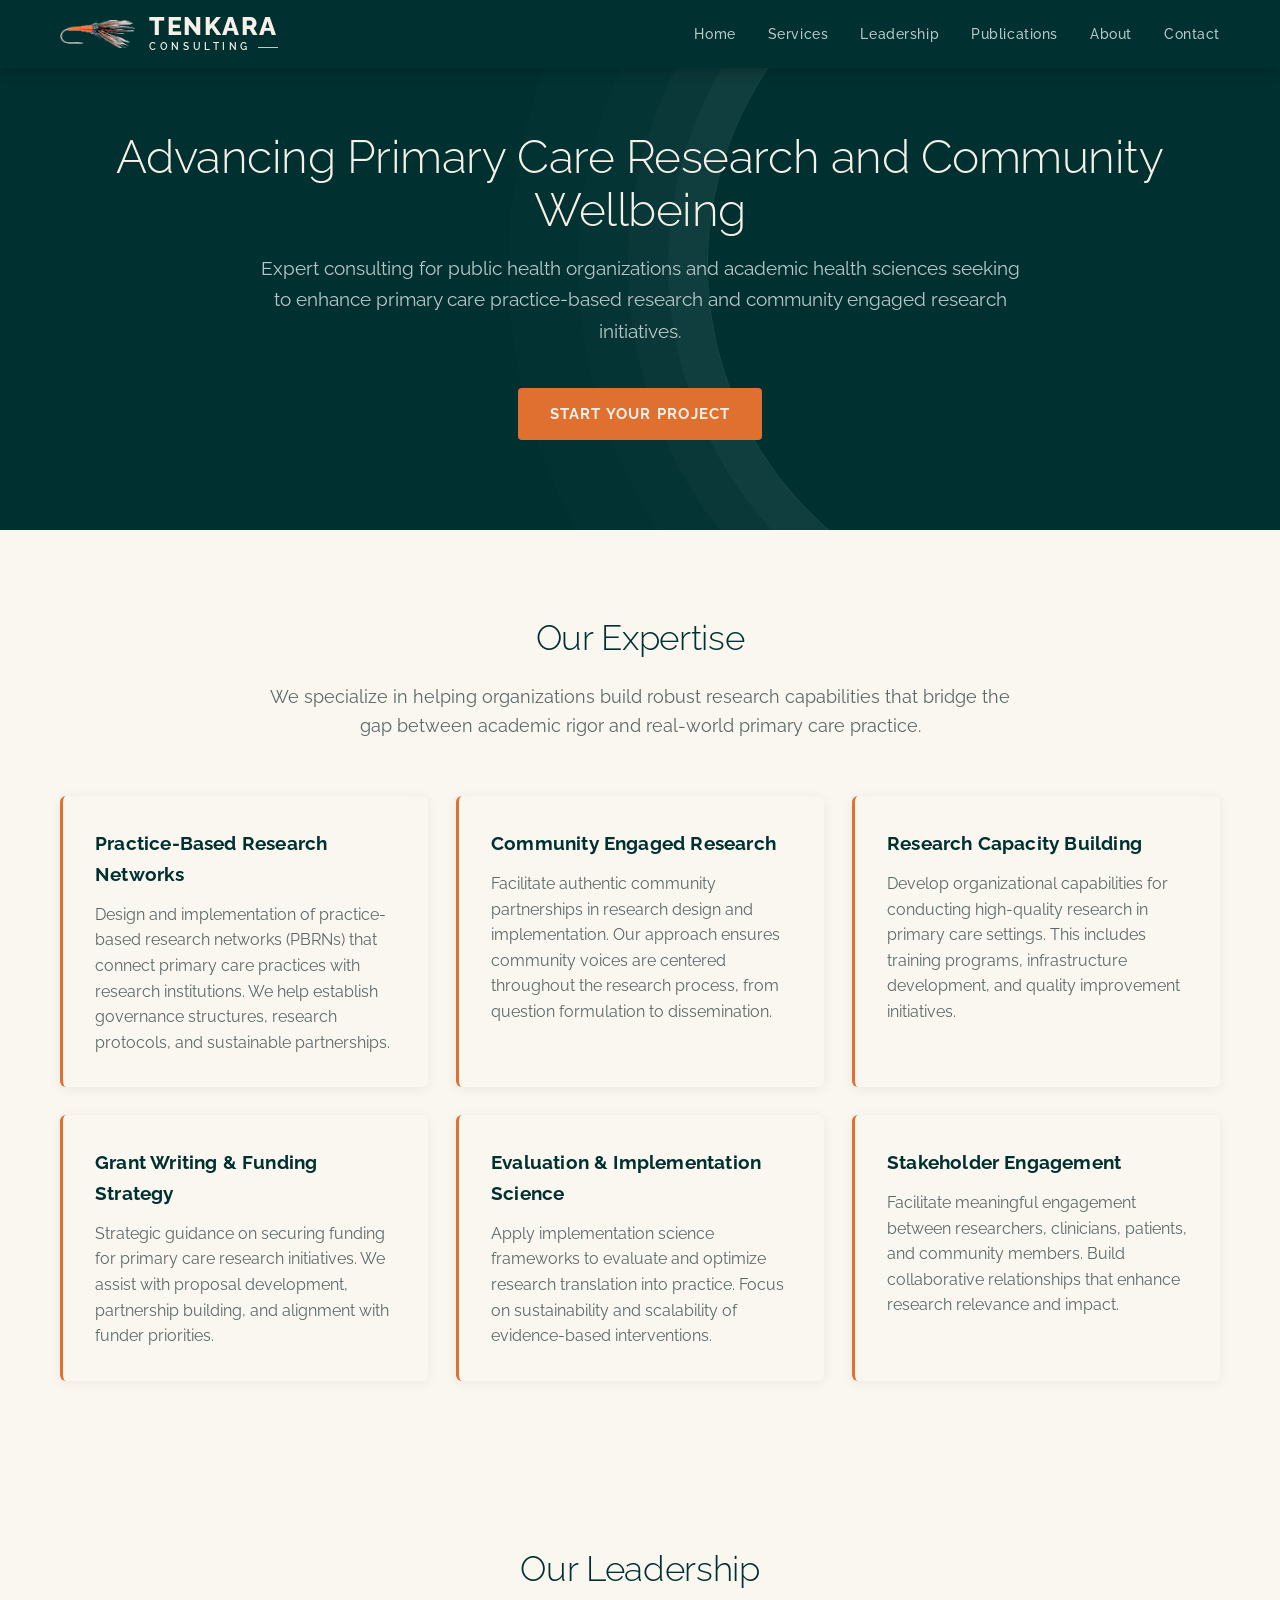
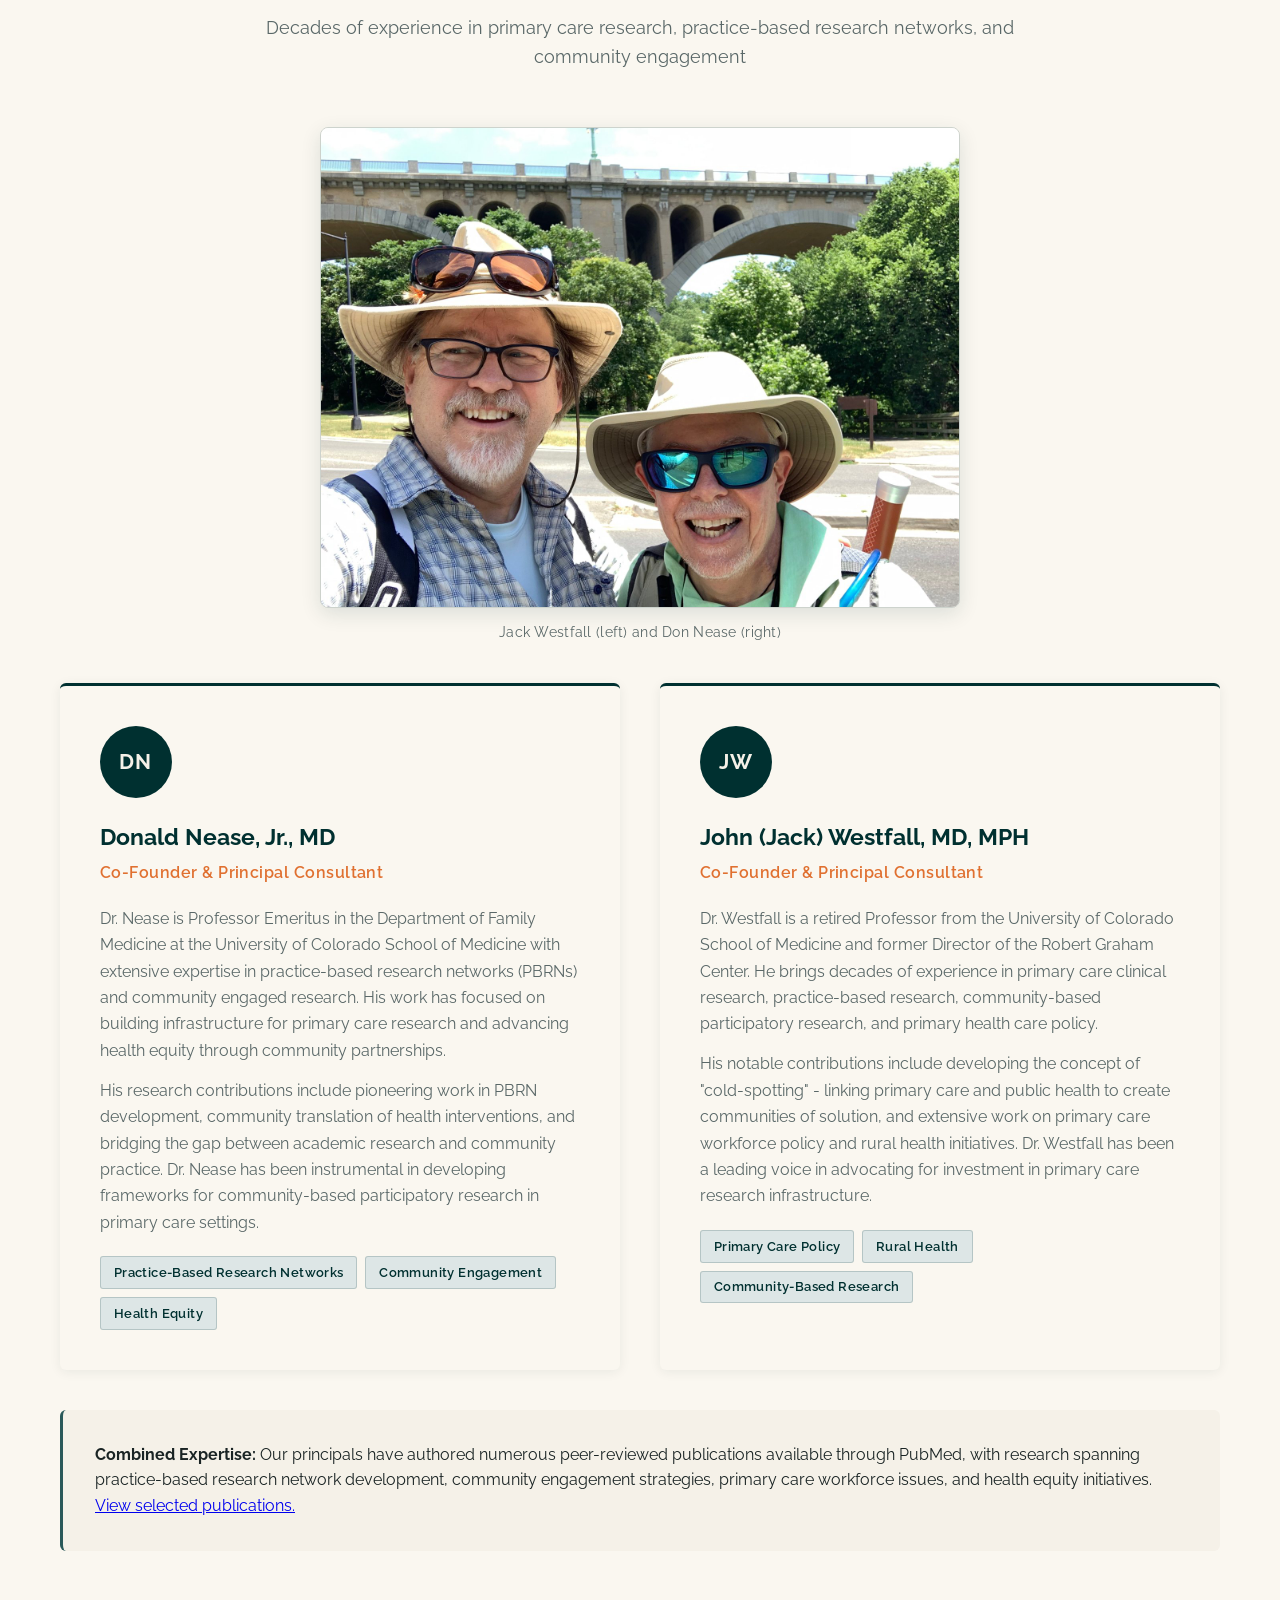
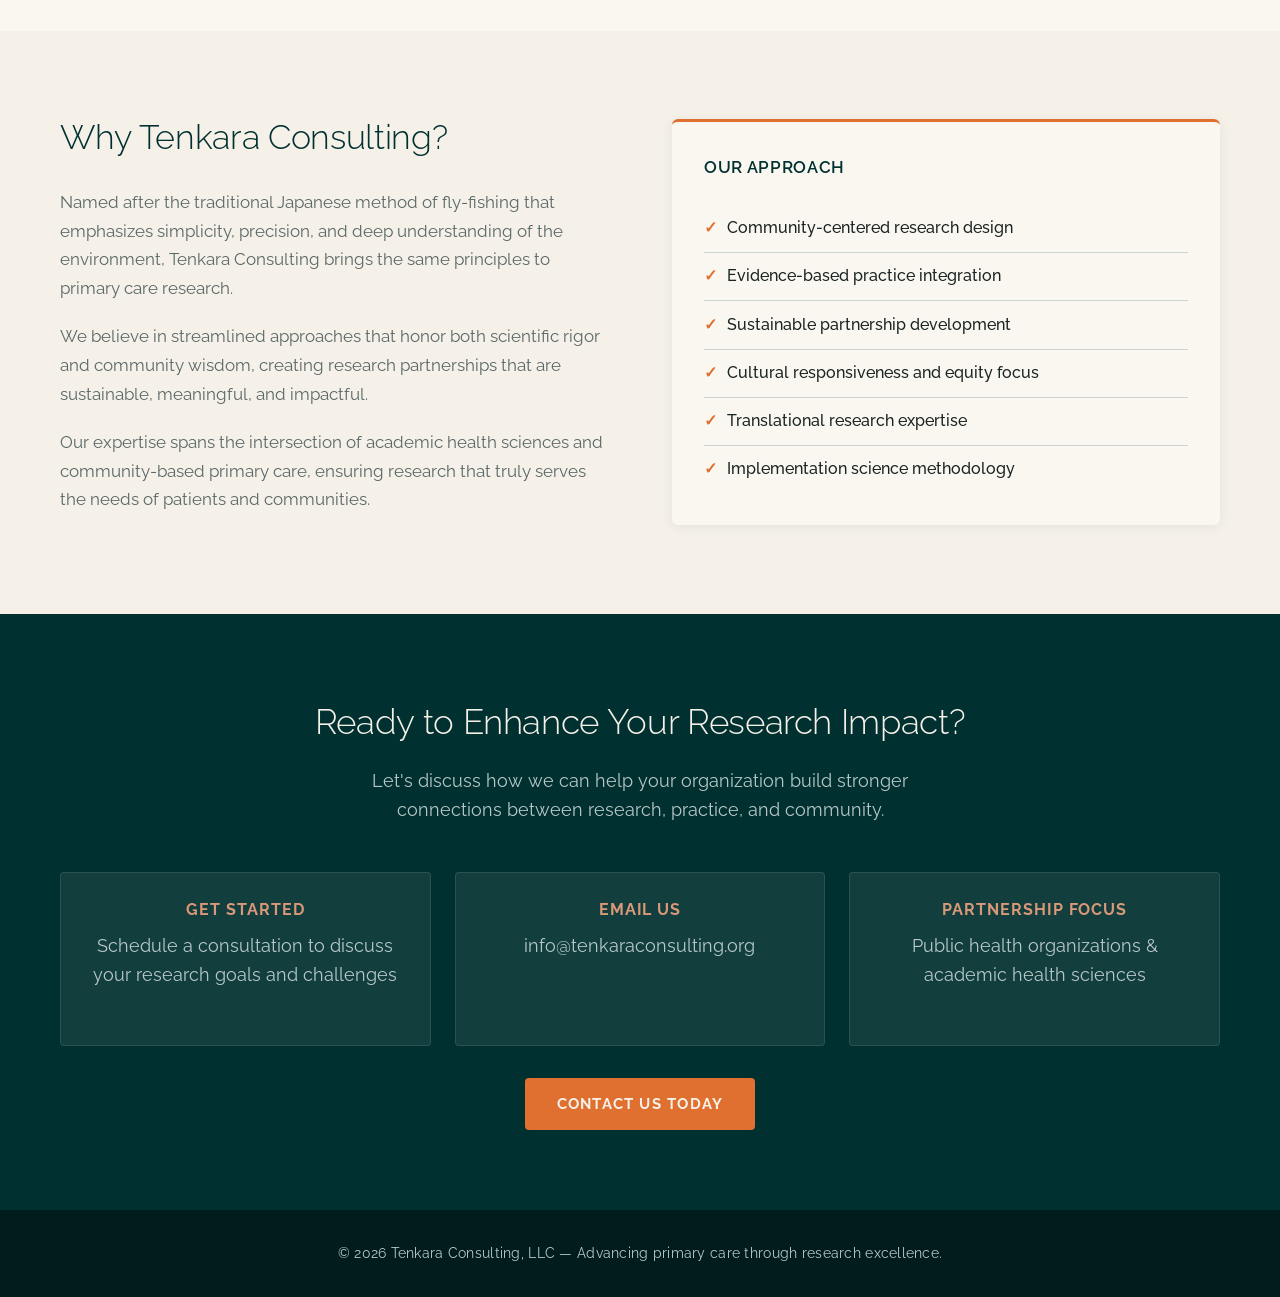
==== commit 23f34b38: "Move fly icon to the left of the TENKARA CONSULTING header lockup Co-Authored-By: Claude Sonnet 5.5 " ====
--- a/index.html
+++ b/index.html
@@ -16,11 +16,13 @@
     <header>
         <nav class="container">
             <a href="./" class="logo">
-                <span class="logo-word">TENKARA</span>
-                <span class="logo-sub">
-                    <img class="logo-fly" src="static/images/fly.png" alt="" aria-hidden="true" width="54" height="20">
-                    <span>CONSULTING</span>
-                    <span class="logo-rule"></span>
+                <img class="logo-fly" src="static/images/fly.png" alt="" aria-hidden="true" width="54" height="20">
+                <span class="logo-text">
+                    <span class="logo-word">TENKARA</span>
+                    <span class="logo-sub">
+                        <span>CONSULTING</span>
+                        <span class="logo-rule"></span>
+                    </span>
                 </span>
             </a>
             <ul class="nav-links">
--- a/static/css/styles.css
+++ b/static/css/styles.css
@@ -67,11 +67,18 @@
 /* Branded lockup: TENKARA / CONSULTING */
 .logo {
     display: inline-flex;
-    flex-direction: column;
-    align-items: flex-start;
+    flex-direction: row;
+    align-items: center;
+    gap: 14px;
     color: var(--tk-paper);
     text-decoration: none;
     line-height: 1;
+}
+
+.logo-text {
+    display: flex;
+    flex-direction: column;
+    align-items: flex-start;
 }
 
 .logo-word {
@@ -99,7 +106,7 @@
 }
 
 .logo-fly {
-    height: 20px;
+    height: 28px;
     width: auto;
     flex: none;
     display: block;
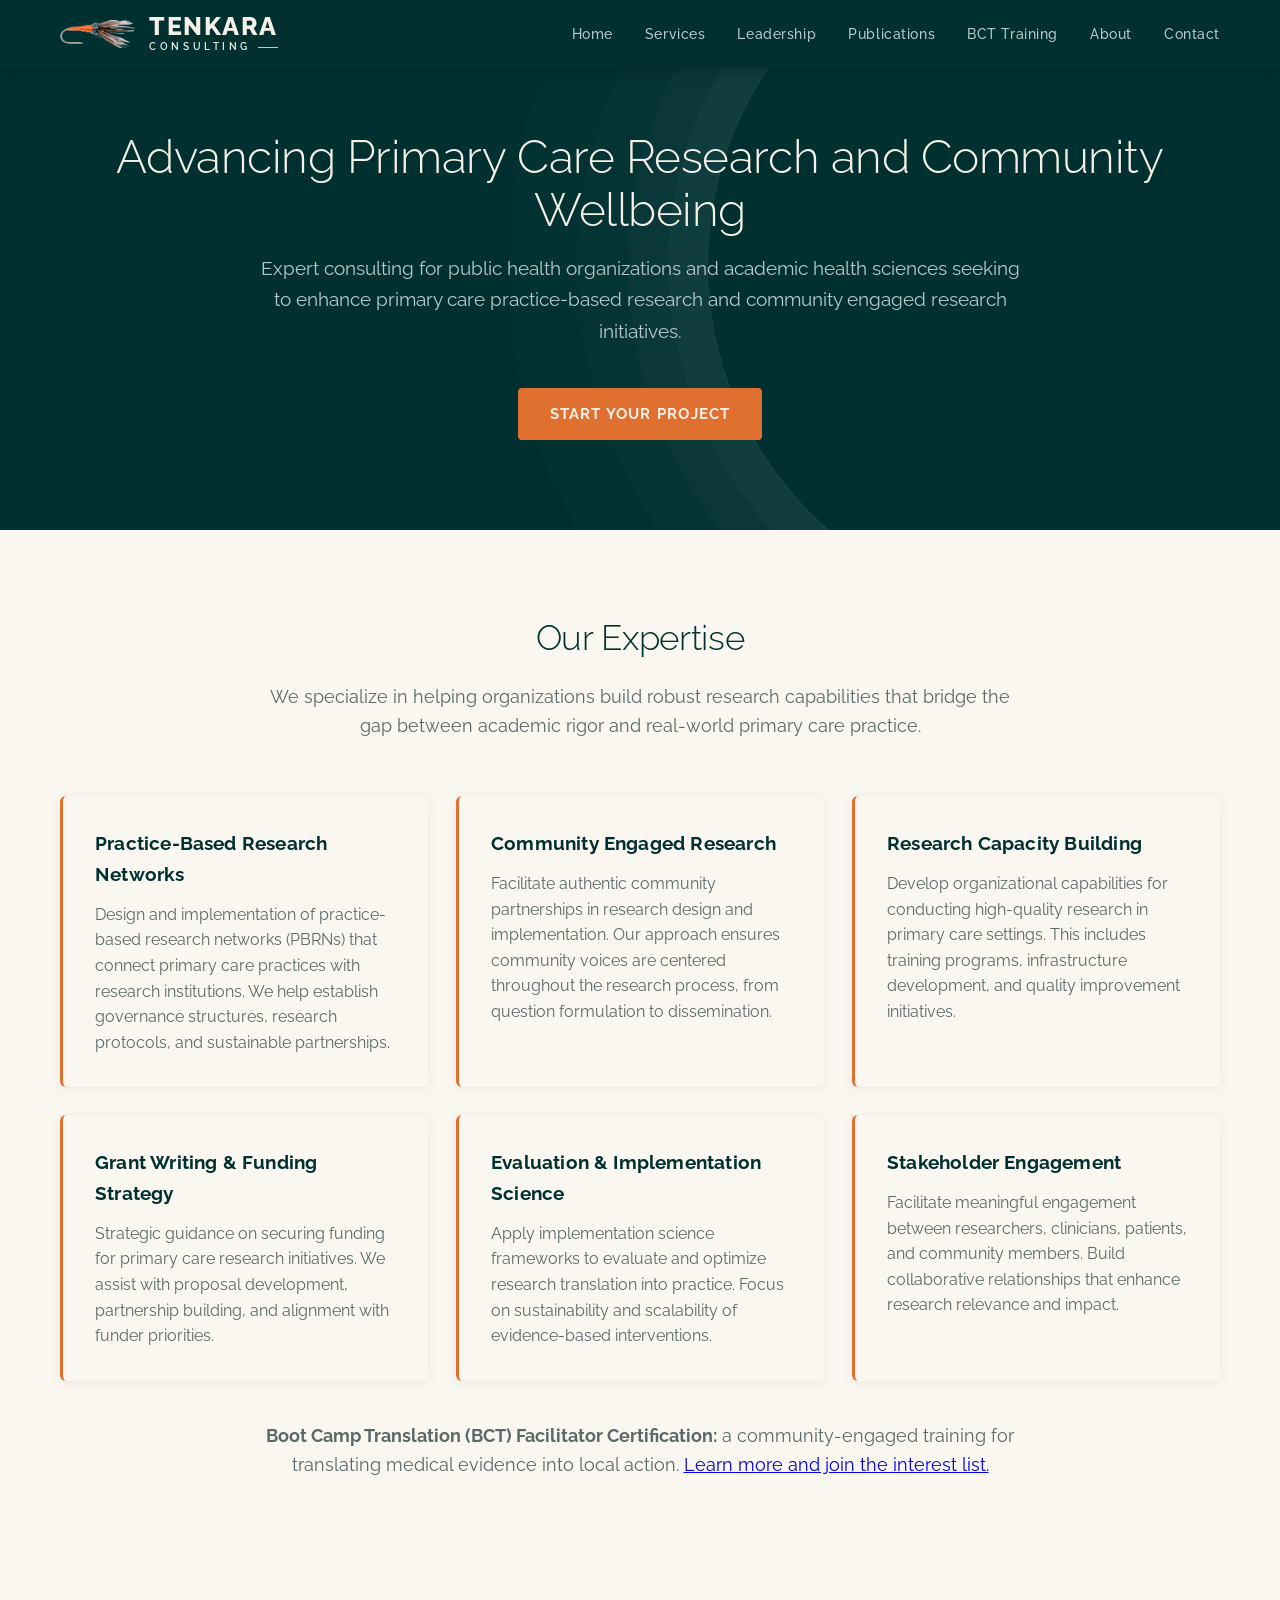
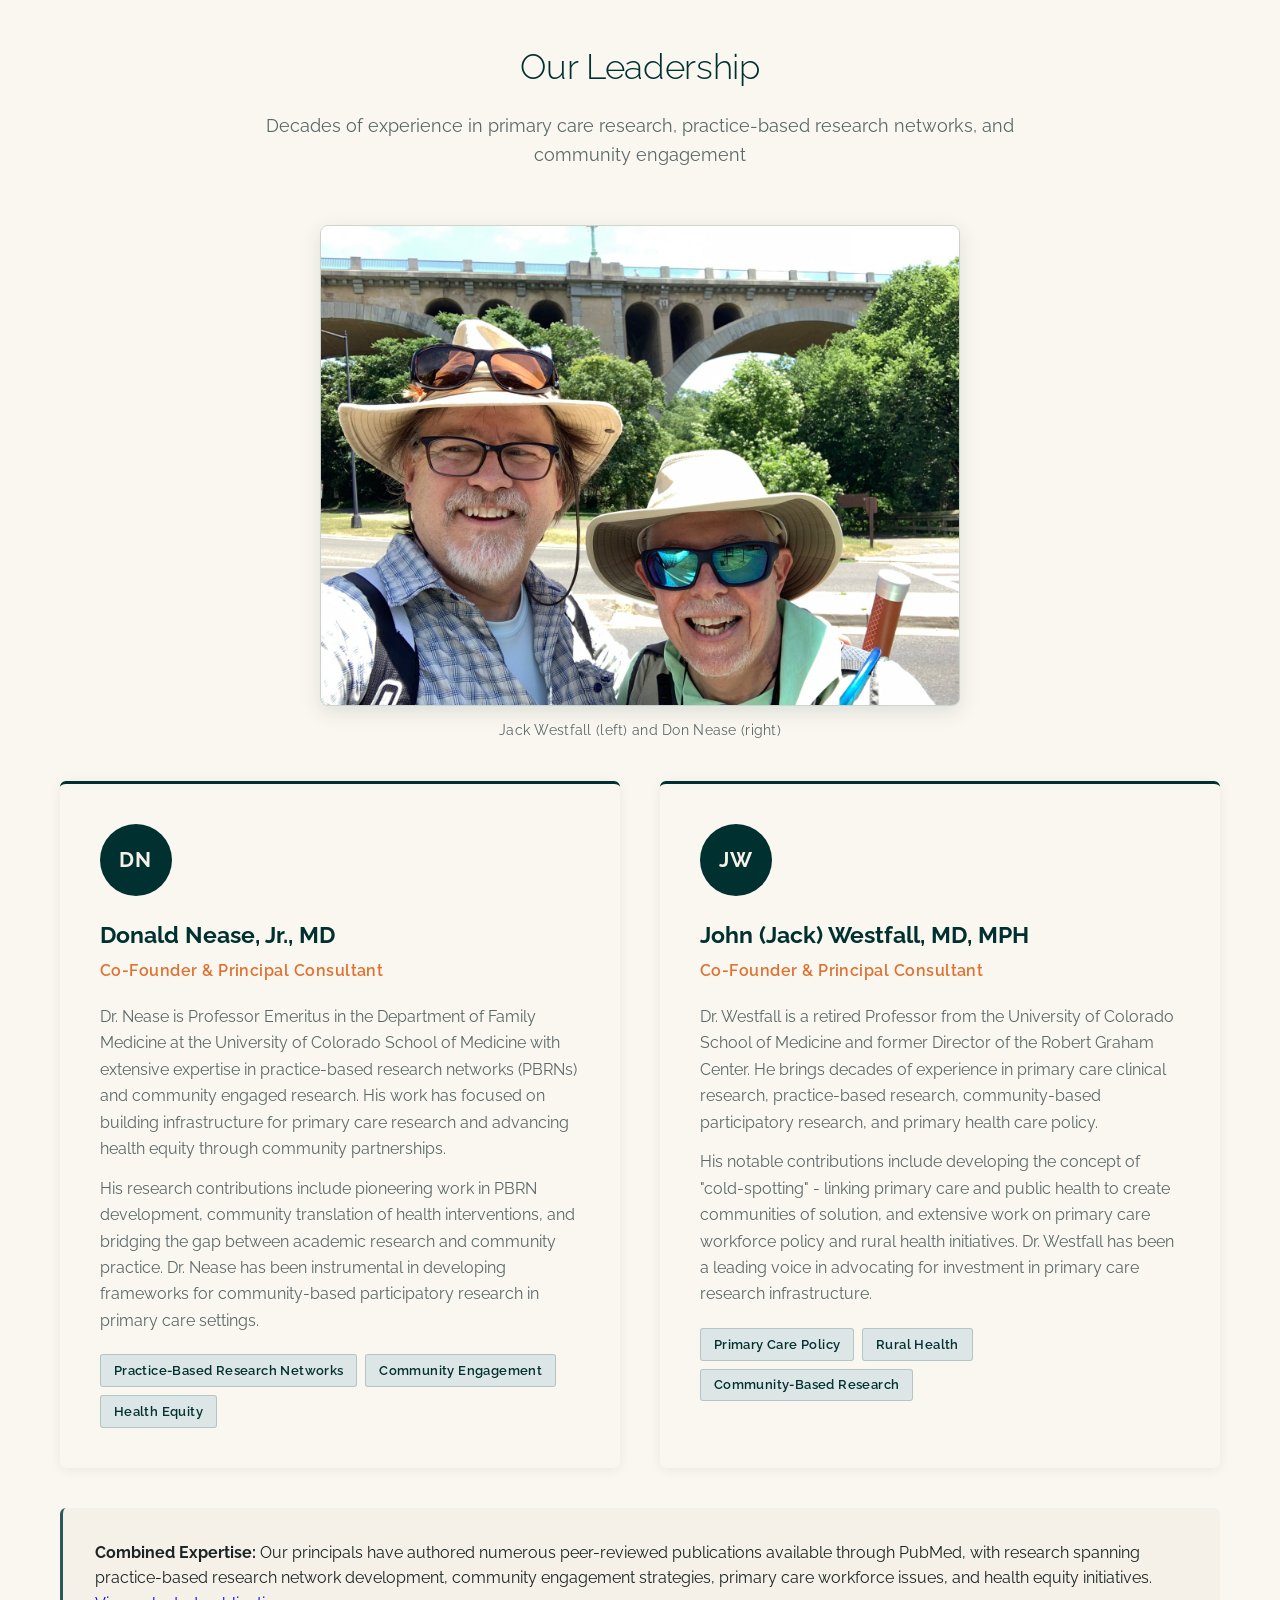
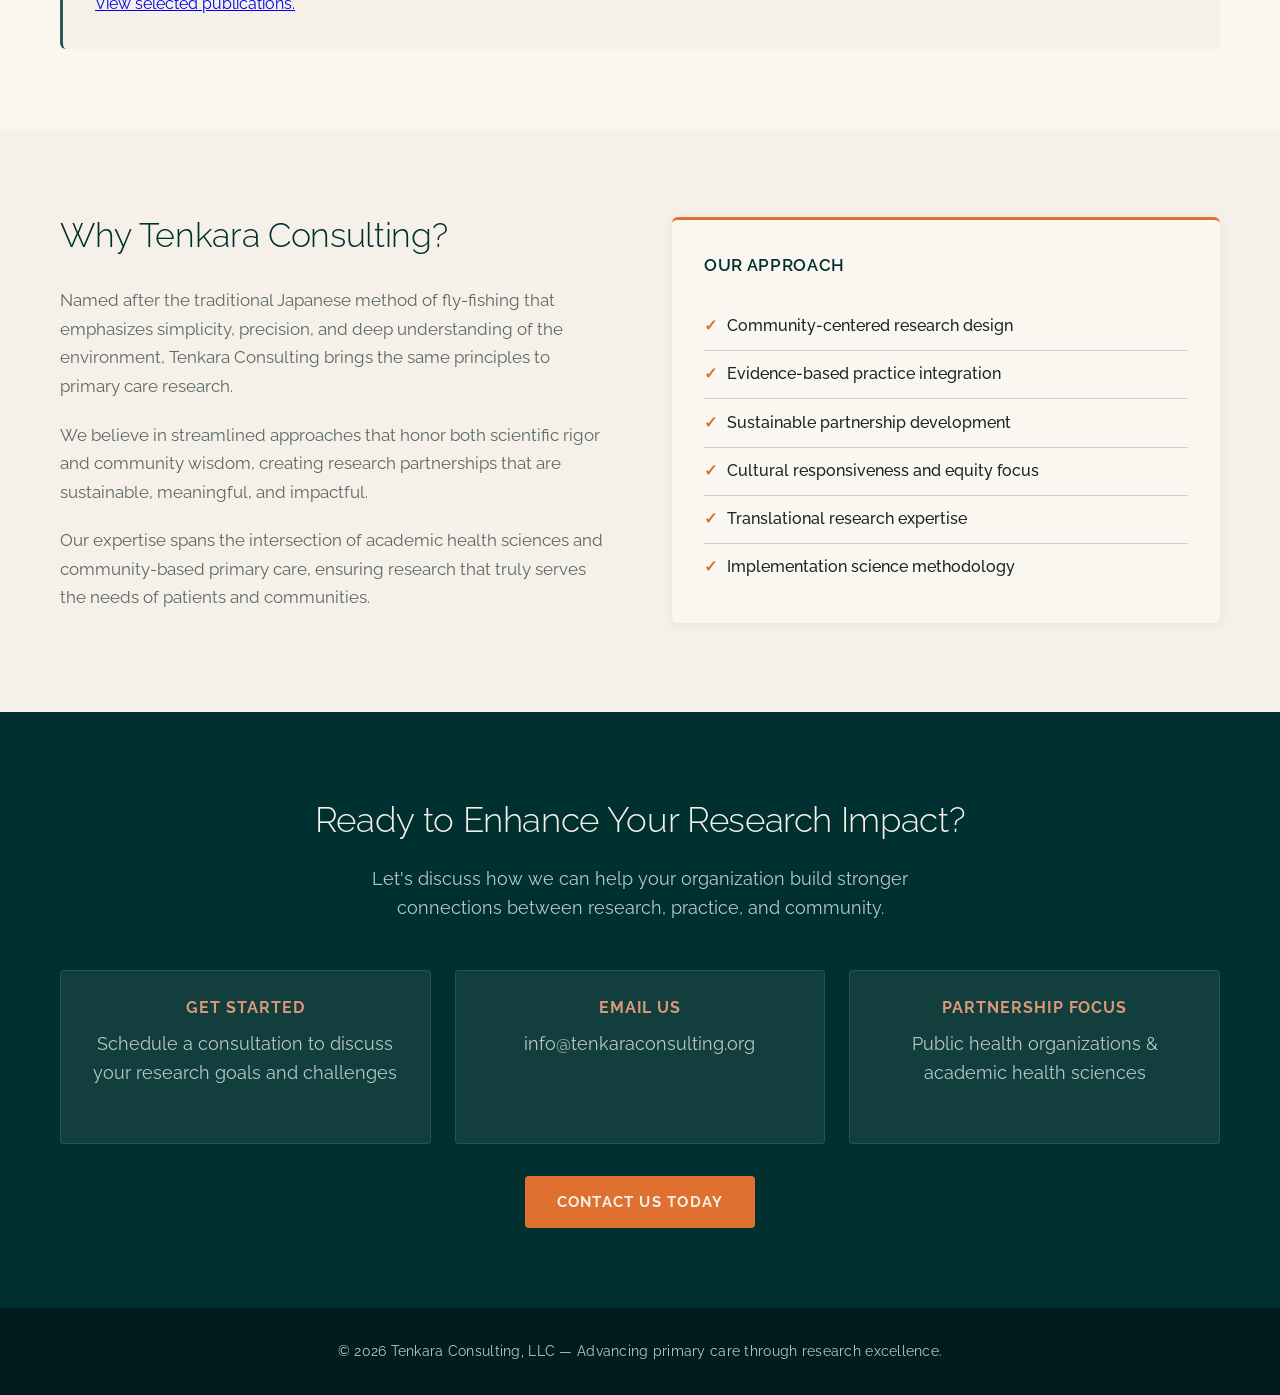
==== commit 8d1f2899: "Link to BCT training page from nav on all pages and from Services section Co-Authored-By: Claude Son" ====
--- a/index.html
+++ b/index.html
@@ -8,7 +8,7 @@
     <link rel="preconnect" href="https://fonts.googleapis.com">
     <link rel="preconnect" href="https://fonts.gstatic.com" crossorigin>
     <link href="https://fonts.googleapis.com/css2?family=Raleway:ital,wght@0,200;0,300;0,400;0,500;0,600;0,700;0,800;1,300;1,400&display=swap" rel="stylesheet">
-    <link rel="stylesheet" href="static/css/styles.css">
+    <link rel="stylesheet" href="static/css/styles.css?v=2">
 
 </head>
 <body>
@@ -30,6 +30,7 @@
                 <li><a href="./#services">Services</a></li>
                 <li><a href="./#expertise">Leadership</a></li>
                 <li><a href="publications/">Publications</a></li>
+                <li><a href="bct/">BCT Training</a></li>
                 <li><a href="./#about">About</a></li>
                 <li><a href="contact/">Contact</a></li>
             </ul>
@@ -83,6 +84,8 @@
                 <p>Facilitate meaningful engagement between researchers, clinicians, patients, and community members. Build collaborative relationships that enhance research relevance and impact.</p>
             </div>
         </div>
+
+        <p class="section-subtitle" style="margin: 2.5rem auto 0;"><strong>Boot Camp Translation (BCT) Facilitator Certification:</strong> a community-engaged training for translating medical evidence into local action. <a href="bct/">Learn more and join the interest list.</a></p>
     </div>
 </section>
 <!-- Expertise Section -->
